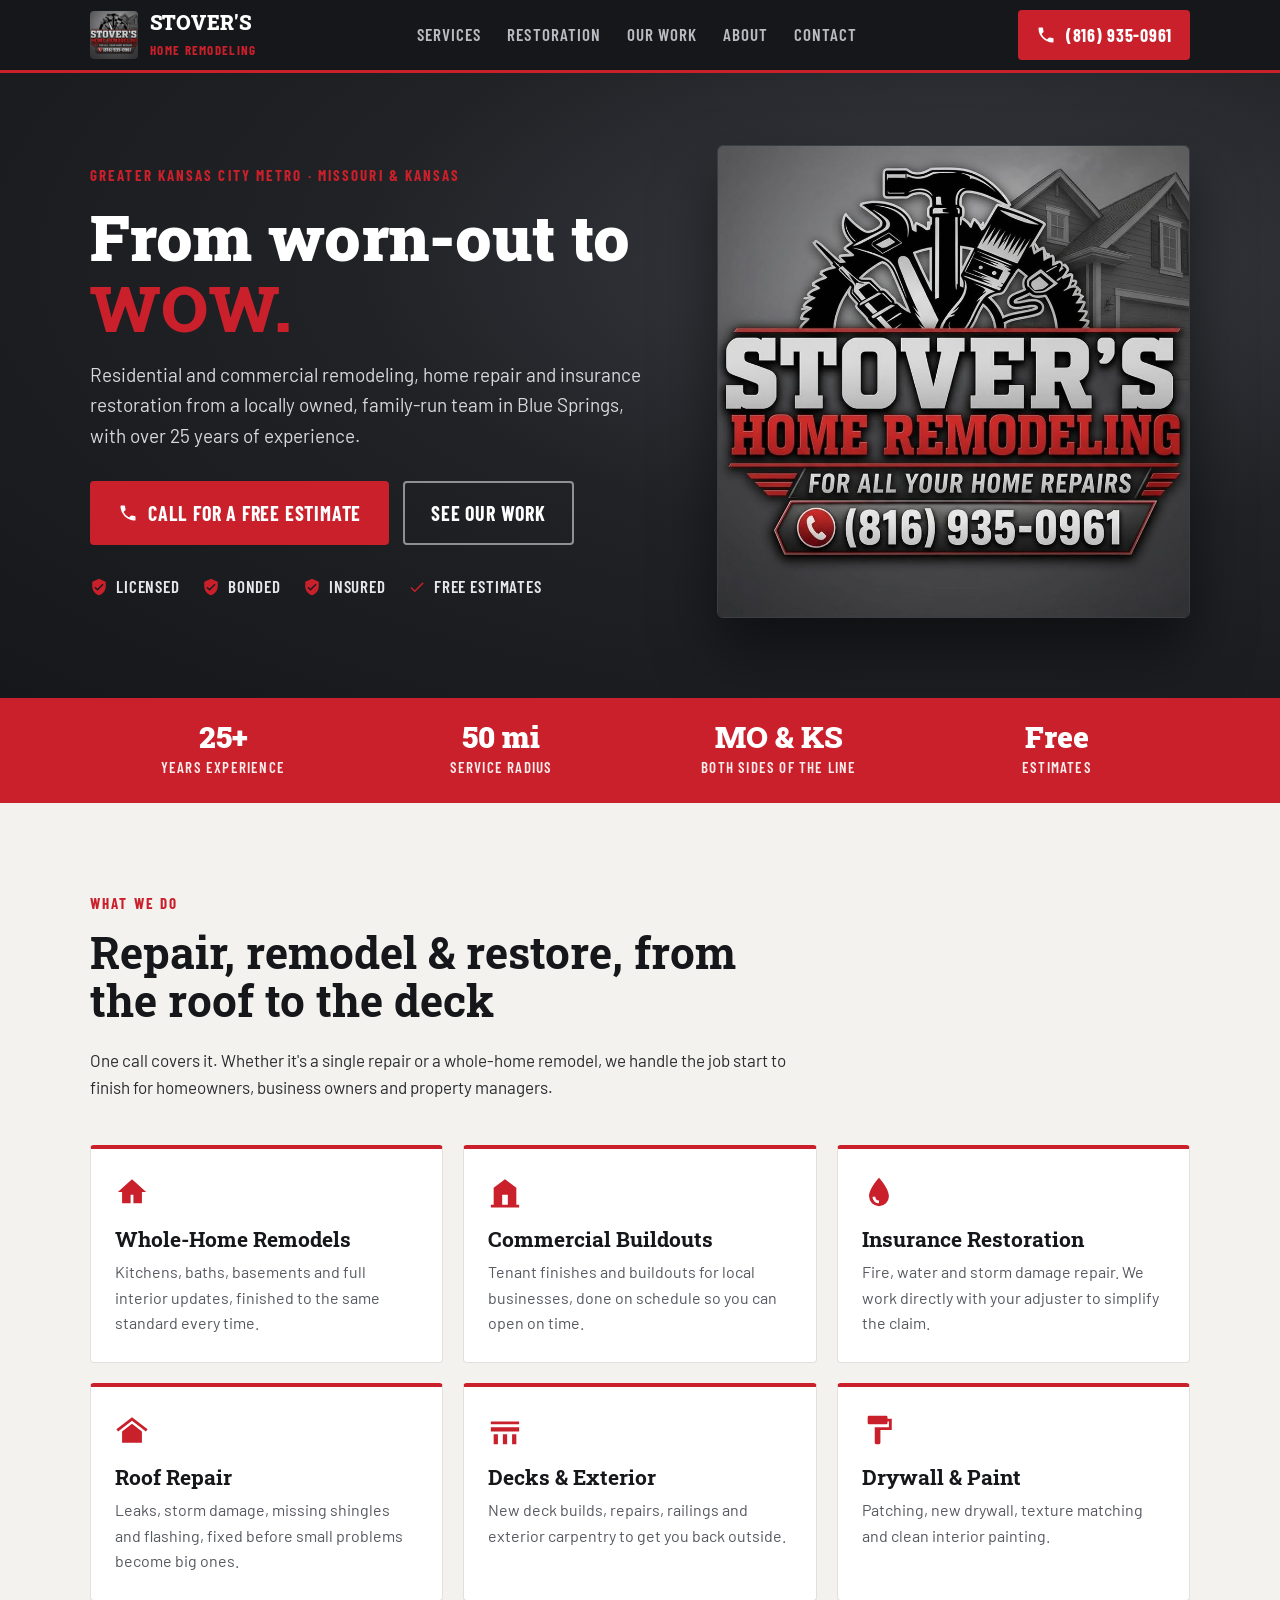
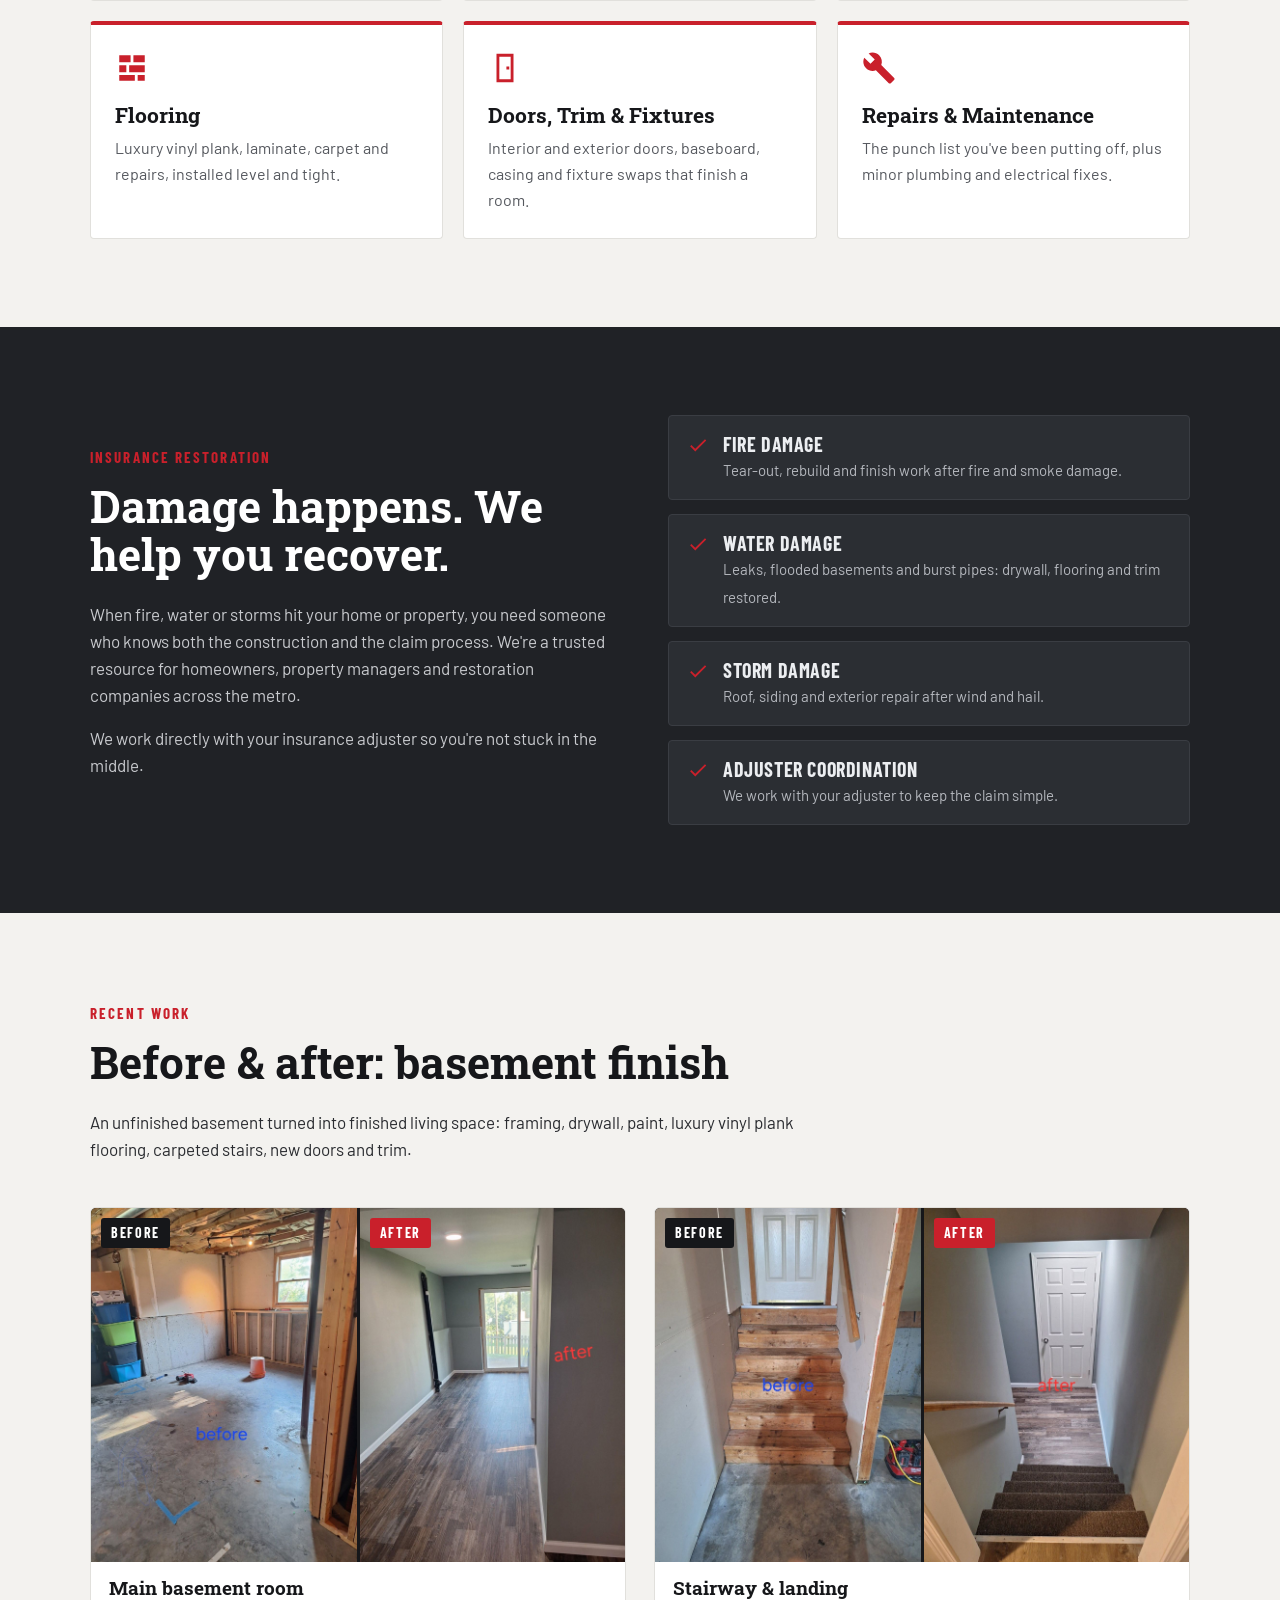
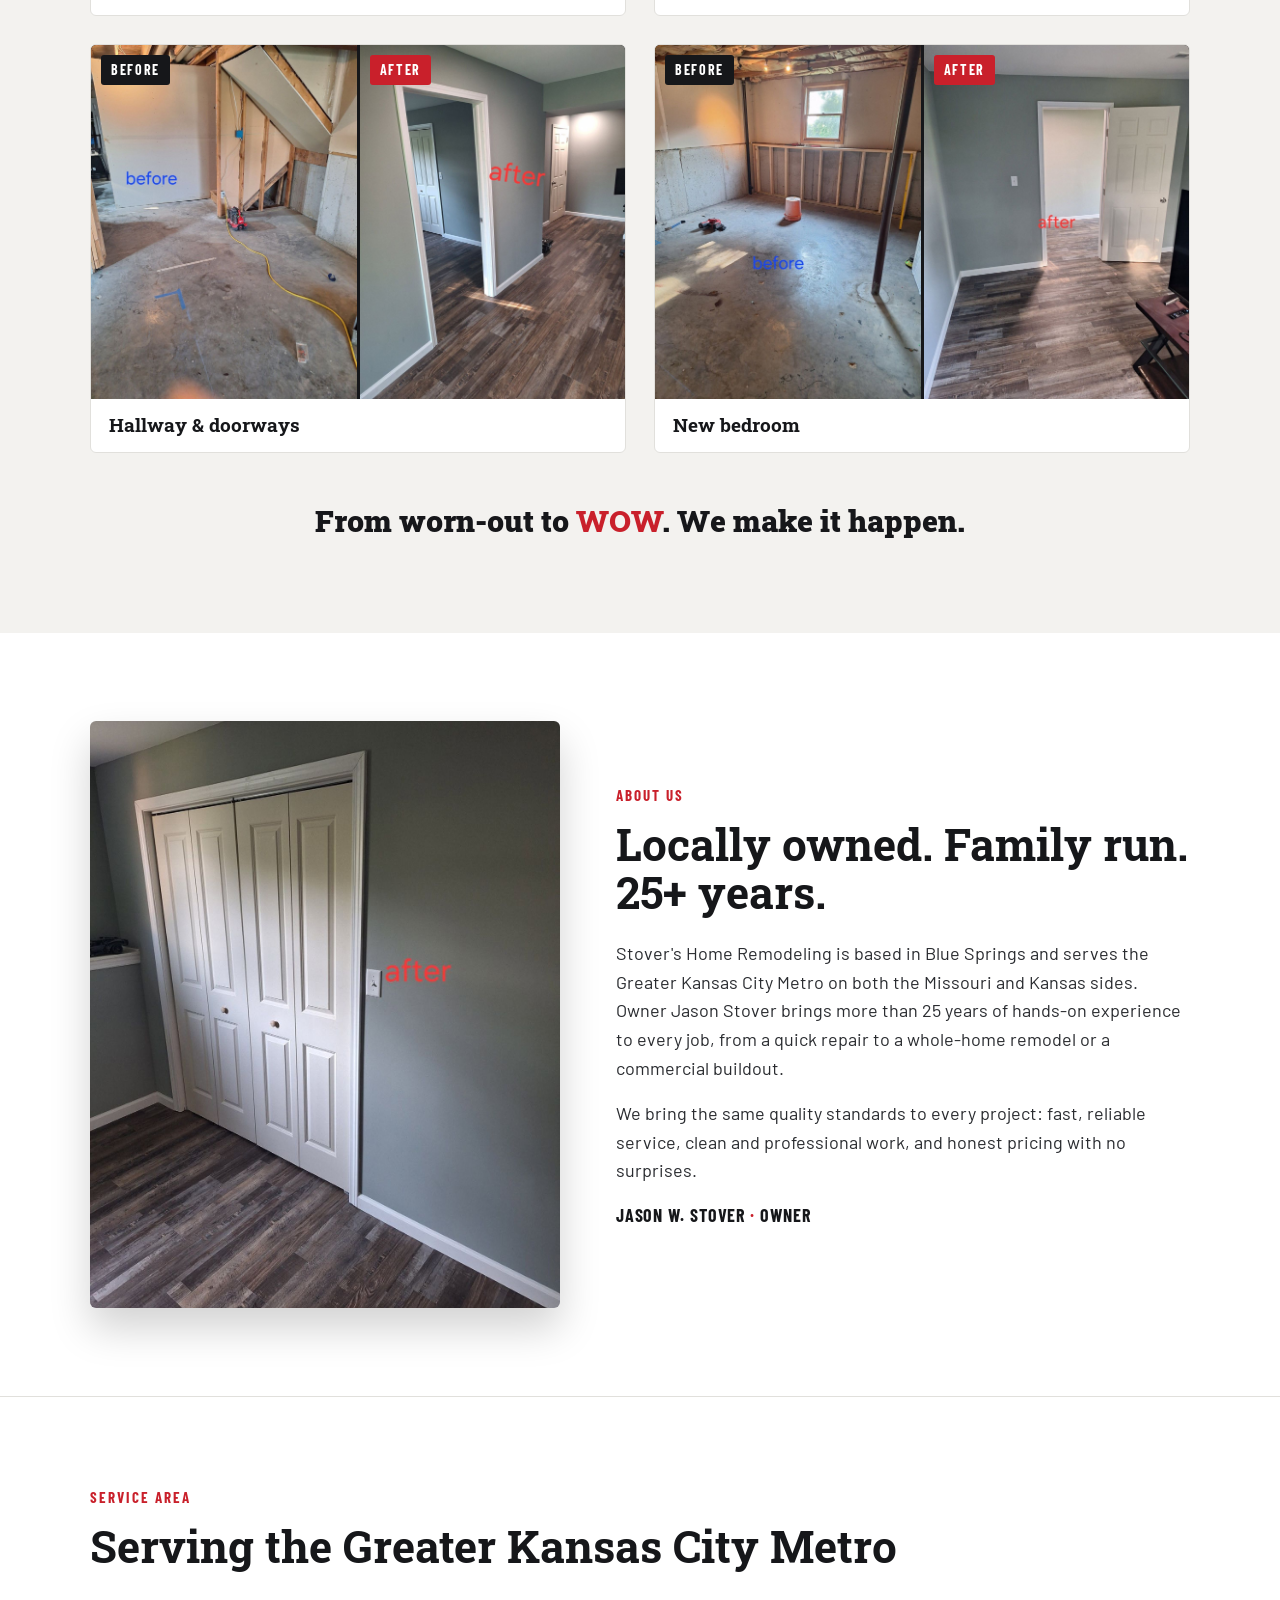
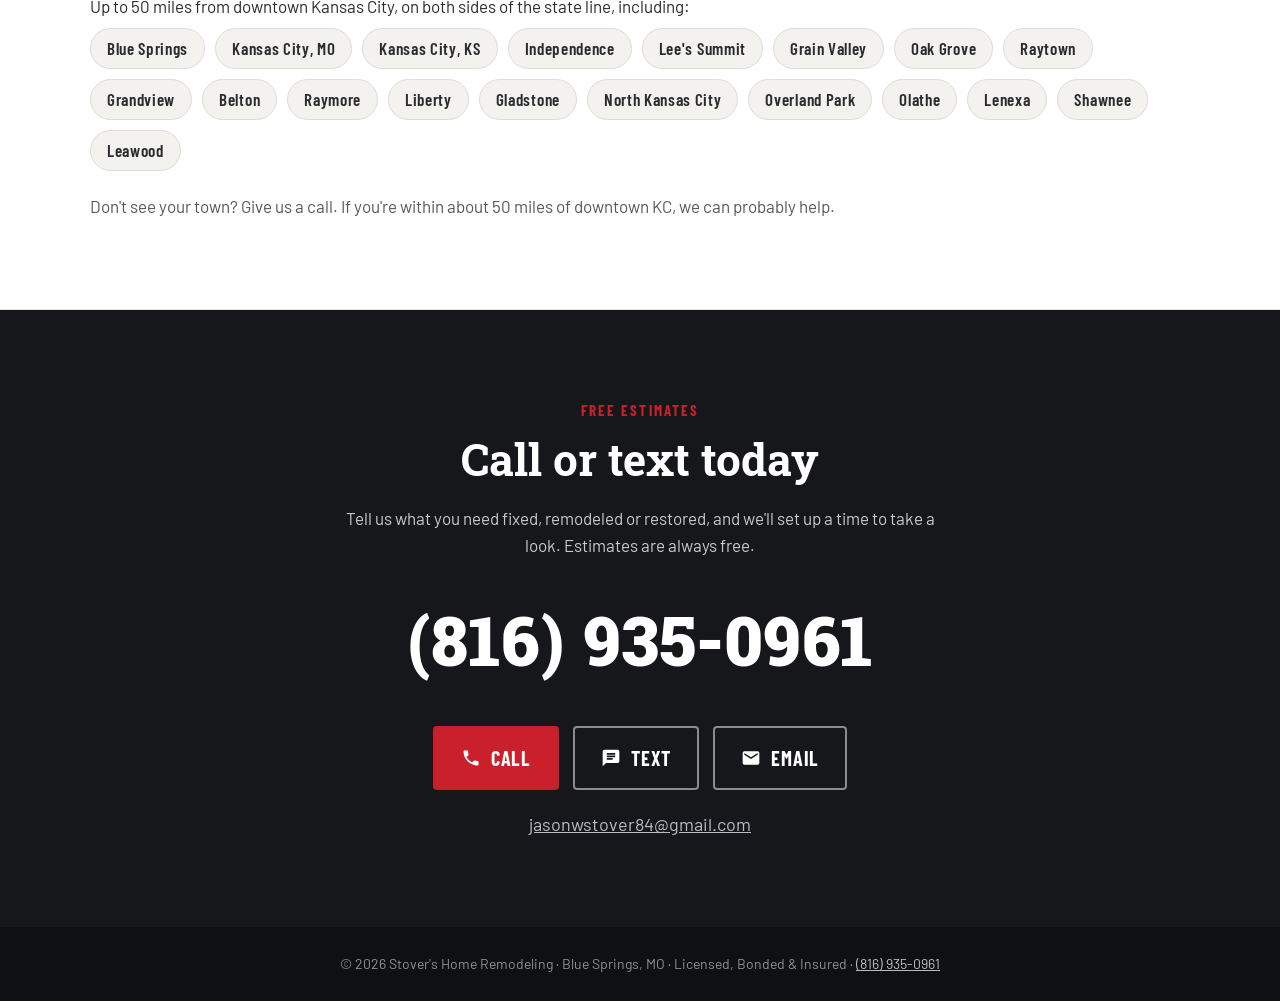
==== index.html @ 0e527f2c "Add Stover's Home Remodeling website One-page site: services, insurance restoration, before/after ga" ====
<!doctype html>
<html lang="en">
<head>
<meta charset="utf-8">
<meta name="viewport" content="width=device-width, initial-scale=1">
<title>Stover's Home Remodeling | Blue Springs &amp; Greater Kansas City Remodeling</title>
<meta name="description" content="Stover's Home Remodeling: 25+ years of residential and commercial remodeling, home repair and insurance restoration across the Greater Kansas City Metro, Missouri and Kansas. Licensed, bonded and insured. Call (816) 935-0961 for a free estimate.">
<link rel="canonical" href="https://www.stoversremodeling.com/">
<meta property="og:title" content="Stover's Home Remodeling">
<meta property="og:description" content="Remodeling, home repair and insurance restoration across the Greater Kansas City Metro. Free estimates: (816) 935-0961.">
<meta property="og:image" content="https://www.stoversremodeling.com/images/logo-square.jpg">
<meta property="og:url" content="https://www.stoversremodeling.com/">
<meta property="og:type" content="website">
<link rel="icon" type="image/png" href="images/favicon.png">
<link rel="apple-touch-icon" href="images/apple-touch-icon.png">
<link rel="preconnect" href="https://fonts.googleapis.com">
<link rel="preconnect" href="https://fonts.gstatic.com" crossorigin>
<link href="https://fonts.googleapis.com/css2?family=Roboto+Slab:wght@700;900&family=Barlow+Condensed:wght@600;700&family=Barlow:wght@400;500;600&display=swap" rel="stylesheet">
<script type="application/ld+json">
{
  "@context": "https://schema.org",
  "@type": "HomeAndConstructionBusiness",
  "name": "Stover's Home Remodeling",
  "url": "https://www.stoversremodeling.com/",
  "logo": "https://www.stoversremodeling.com/images/logo-square.jpg",
  "image": "https://www.stoversremodeling.com/images/after-basement-2.jpg",
  "telephone": "+1-816-935-0961",
  "email": "jasonwstover84@gmail.com",
  "founder": "Jason W. Stover",
  "address": {"@type": "PostalAddress", "addressLocality": "Blue Springs", "addressRegion": "MO", "addressCountry": "US"},
  "areaServed": [
    {"@type": "City", "name": "Kansas City, MO"},
    {"@type": "City", "name": "Kansas City, KS"},
    {"@type": "City", "name": "Blue Springs, MO"},
    {"@type": "State", "name": "Missouri"},
    {"@type": "State", "name": "Kansas"}
  ],
  "description": "Residential and commercial remodeling, home repair and insurance restoration throughout the Greater Kansas City Metro."
}
</script>
<style>
:root{
  --ink:#16171a; --char:#202226; --char-2:#2b2e33; --line:#3a3d43;
  --red:#c9202b; --red-dk:#a3151f; --paper:#f3f2ef; --white:#fff;
  --muted:#b9bcc2; --text:#2a2c30;
  --slab:"Roboto Slab",Georgia,serif; --cond:"Barlow Condensed","Arial Narrow",sans-serif; --body:"Barlow",system-ui,sans-serif;
}
*{box-sizing:border-box;margin:0;padding:0}
html{scroll-behavior:smooth}
body{font-family:var(--body);color:var(--text);background:var(--paper);line-height:1.6;font-size:17px}
img{max-width:100%;height:auto;display:block}
a{color:inherit}
.wrap{max-width:1140px;margin:0 auto;padding:0 20px}
.eyebrow{font-family:var(--cond);font-weight:700;letter-spacing:.14em;text-transform:uppercase;color:var(--red);font-size:15px}
h1,h2,h3{font-family:var(--slab);line-height:1.1;color:var(--ink)}
h2{font-size:clamp(30px,4.2vw,44px);margin:.3em 0 .5em}
.btn{display:inline-flex;align-items:center;gap:10px;font-family:var(--cond);font-weight:700;font-size:20px;letter-spacing:.04em;text-transform:uppercase;text-decoration:none;padding:14px 26px;border-radius:4px;border:2px solid transparent;transition:background .15s,color .15s,border-color .15s}
.btn-red{background:var(--red);color:#fff}
.btn-red:hover{background:var(--red-dk)}
.btn-ghost{border-color:rgba(255,255,255,.5);color:#fff}
.btn-ghost:hover{border-color:#fff;background:rgba(255,255,255,.08)}
.btn svg{width:20px;height:20px;flex:none}

/* header */
header{position:sticky;top:0;z-index:20;background:var(--ink);border-bottom:3px solid var(--red)}
.nav{display:flex;align-items:center;justify-content:space-between;gap:16px;min-height:70px}
.brand{display:flex;align-items:center;gap:12px;text-decoration:none;color:#fff}
.brand img{width:48px;height:48px;border-radius:4px}
.brand b{font-family:var(--slab);font-weight:900;font-size:20px;letter-spacing:.02em;line-height:1}
.brand span{display:block;font-family:var(--cond);font-weight:700;color:var(--red);letter-spacing:.1em;font-size:13px;text-transform:uppercase;margin-top:3px}
.nav-links{display:flex;gap:26px;list-style:none}
.nav-links a{font-family:var(--cond);font-weight:600;font-size:17px;letter-spacing:.06em;text-transform:uppercase;color:var(--muted);text-decoration:none}
.nav-links a:hover{color:#fff}
.nav .btn{padding:9px 16px;font-size:18px}
@media (max-width:860px){.nav-links{display:none}}
@media (max-width:420px){.brand span{display:none}.brand b{font-size:17px}.nav .btn{font-size:16px;padding:8px 12px}}

/* hero */
.hero{background:radial-gradient(ellipse at 75% 30%,#3a3d43 0%,var(--char) 45%,var(--ink) 100%);color:#fff;overflow:hidden}
.hero .wrap{display:grid;grid-template-columns:1.1fr .9fr;gap:48px;align-items:center;padding-top:72px;padding-bottom:80px}
.hero h1{color:#fff;font-size:clamp(38px,5.6vw,64px);font-weight:900;margin:14px 0 18px}
.hero h1 em{font-style:normal;color:var(--red)}
.hero p.lead{font-size:19px;color:#d6d8dc;max-width:560px}
.hero .ctas{display:flex;flex-wrap:wrap;gap:14px;margin:30px 0 28px}
.badges{display:flex;flex-wrap:wrap;gap:10px 22px;list-style:none;font-family:var(--cond);font-weight:600;font-size:17px;letter-spacing:.05em;text-transform:uppercase;color:#e6e7ea}
.badges li{display:flex;align-items:center;gap:8px}
.badges svg{width:18px;height:18px;color:var(--red)}
.wrap>*{min-width:0}
.btn{flex-wrap:wrap;text-align:center}
@media (max-width:480px){.hero .ctas .btn{width:100%;justify-content:center;font-size:18px}}
.hero-logo{border-radius:6px;box-shadow:0 30px 60px rgba(0,0,0,.5);border:1px solid var(--line)}
@media (max-width:860px){.hero .wrap{grid-template-columns:1fr;padding-top:48px;padding-bottom:56px}.hero-logo{width:100%;max-width:380px;margin:0 auto;order:-1}}

/* strip */
.strip{background:var(--red);color:#fff}
.strip .wrap{display:grid;grid-template-columns:repeat(4,1fr);text-align:center;padding-top:22px;padding-bottom:22px;gap:12px}
.strip b{display:block;font-family:var(--slab);font-weight:900;font-size:30px;line-height:1.1}
.strip span{font-family:var(--cond);font-weight:600;letter-spacing:.08em;text-transform:uppercase;font-size:15px;opacity:.92}
@media (max-width:700px){.strip .wrap{grid-template-columns:repeat(2,1fr);row-gap:18px}}

section{padding:88px 0}
@media (max-width:700px){section{padding:64px 0}}
.intro{max-width:720px;margin-bottom:44px}

/* services */
.svc-grid{display:grid;grid-template-columns:repeat(3,1fr);gap:20px}
.svc{background:#fff;border:1px solid #e1e0dc;border-top:4px solid var(--red);border-radius:4px;padding:26px 24px}
.svc svg{width:34px;height:34px;color:var(--red);margin-bottom:12px}
.svc h3{font-size:21px;margin-bottom:8px}
.svc p{font-size:16px;color:#55585e}
@media (max-width:900px){.svc-grid{grid-template-columns:repeat(2,1fr)}}
@media (max-width:600px){.svc-grid{grid-template-columns:1fr}}

/* restoration */
.resto{background:var(--char);color:#e6e7ea}
.resto .wrap{display:grid;grid-template-columns:1fr 1fr;gap:56px;align-items:center}
.resto h2{color:#fff}
.resto p{color:#c8cace;margin-bottom:16px}
.checks{list-style:none;display:grid;gap:14px}
.checks li{display:flex;gap:14px;align-items:flex-start;background:var(--char-2);border:1px solid var(--line);border-radius:4px;padding:16px 18px;color:#eceef1}
.checks svg{width:22px;height:22px;color:var(--red);flex:none;margin-top:2px}
.checks b{font-family:var(--cond);font-size:20px;letter-spacing:.03em;text-transform:uppercase;display:block;line-height:1.2}
.checks span{font-size:15px;color:#b4b7bd}
@media (max-width:860px){.resto .wrap{grid-template-columns:1fr;gap:36px}}

/* before/after */
.ba-grid{display:grid;grid-template-columns:repeat(2,1fr);gap:28px}
.ba{background:#fff;border:1px solid #e1e0dc;border-radius:6px;overflow:hidden}
.ba-pair{display:grid;grid-template-columns:1fr 1fr;gap:3px;background:var(--ink)}
.ba figure{position:relative}
.ba img{width:100%;aspect-ratio:3/4;object-fit:cover}
.ba figcaption{position:absolute;top:10px;left:10px;font-family:var(--cond);font-weight:700;font-size:14px;letter-spacing:.12em;text-transform:uppercase;padding:4px 10px;border-radius:3px;background:var(--ink);color:#fff}
.ba figure + figure figcaption{background:var(--red)}
.ba h3{font-size:19px;padding:16px 18px}
@media (max-width:760px){.ba-grid{grid-template-columns:1fr}}
.wow{text-align:center;margin-top:44px;font-family:var(--slab);font-weight:900;font-size:clamp(22px,3vw,30px);color:var(--ink)}
.wow em{font-style:normal;color:var(--red)}

/* about */
.about .wrap{display:grid;grid-template-columns:.9fr 1.1fr;gap:56px;align-items:center}
.about img{border-radius:6px;aspect-ratio:4/5;object-fit:cover;box-shadow:0 20px 40px rgba(0,0,0,.18)}
.about p{margin-bottom:16px;font-size:18px}
.sig{font-family:var(--cond);font-weight:700;font-size:20px;letter-spacing:.05em;text-transform:uppercase;color:var(--ink)}
.sig span{color:var(--red)}
@media (max-width:860px){.about .wrap{grid-template-columns:1fr;gap:32px}.about img{width:100%;max-width:420px;aspect-ratio:1}}

/* area */
.area{background:#fff;border-top:1px solid #e1e0dc;border-bottom:1px solid #e1e0dc}
.towns{display:flex;flex-wrap:wrap;gap:10px;list-style:none;margin-top:8px}
.towns li{font-family:var(--cond);font-weight:600;font-size:17px;letter-spacing:.04em;background:var(--paper);border:1px solid #dddcd7;border-radius:30px;padding:6px 16px}
.area-note{margin-top:22px;color:#55585e}

/* contact */
.contact{background:var(--ink);color:#fff;text-align:center}
.contact h2{color:#fff}
.contact p{color:#c8cace;max-width:620px;margin:0 auto}
.big-phone{display:inline-block;font-family:var(--slab);font-weight:900;font-size:clamp(40px,7vw,68px);color:#fff;text-decoration:none;margin:26px 0 8px;letter-spacing:.01em}
.big-phone:hover{color:var(--red)}
.contact .ctas{display:flex;flex-wrap:wrap;gap:14px;justify-content:center;margin-top:24px}
.contact .email{display:block;margin-top:20px;color:var(--muted);font-size:18px;word-break:break-all}
footer{background:#0f1012;color:#8d9097;font-size:14px;padding:26px 0;text-align:center}
footer a{color:#b9bcc2}

/* mobile call bar */
.callbar{display:none}
@media (max-width:700px){
  .callbar{display:grid;grid-template-columns:1fr 1fr;position:fixed;bottom:0;left:0;right:0;z-index:30;box-shadow:0 -4px 16px rgba(0,0,0,.3)}
  .callbar a{display:flex;align-items:center;justify-content:center;gap:8px;padding:15px 0;font-family:var(--cond);font-weight:700;font-size:19px;letter-spacing:.06em;text-transform:uppercase;text-decoration:none;color:#fff;background:var(--red)}
  .callbar a+a{background:var(--char-2)}
  .callbar svg{width:20px;height:20px}
  footer{padding-bottom:84px}
}
</style>
</head>
<body>

<svg width="0" height="0" style="position:absolute" aria-hidden="true">
  <symbol id="i-phone" viewBox="0 0 24 24"><path fill="currentColor" d="M6.6 10.8a15.1 15.1 0 0 0 6.6 6.6l2.2-2.2a1 1 0 0 1 1-.25 11.4 11.4 0 0 0 3.6.57 1 1 0 0 1 1 1V20a1 1 0 0 1-1 1A17 17 0 0 1 3 4a1 1 0 0 1 1-1h3.5a1 1 0 0 1 1 1c0 1.25.2 2.45.57 3.57a1 1 0 0 1-.25 1z"/></symbol>
  <symbol id="i-mail" viewBox="0 0 24 24"><path fill="currentColor" d="M20 4H4a2 2 0 0 0-2 2v12a2 2 0 0 0 2 2h16a2 2 0 0 0 2-2V6a2 2 0 0 0-2-2zm0 4.2-8 5-8-5V6l8 5 8-5z"/></symbol>
  <symbol id="i-text" viewBox="0 0 24 24"><path fill="currentColor" d="M20 2H4a2 2 0 0 0-2 2v18l4-4h14a2 2 0 0 0 2-2V4a2 2 0 0 0-2-2zM7 9h10v2H7zm0-3h10v2H7zm0 6h7v2H7z"/></symbol>
  <symbol id="i-check" viewBox="0 0 24 24"><path fill="currentColor" d="M9 16.2 4.8 12l-1.4 1.4L9 19 21 7l-1.4-1.4z"/></symbol>
  <symbol id="i-shield" viewBox="0 0 24 24"><path fill="currentColor" d="M12 1 3 5v6c0 5.5 3.8 10.7 9 12 5.2-1.3 9-6.5 9-12V5zm-2 16-4-4 1.4-1.4L10 14.2l6.6-6.6L18 9z"/></symbol>
</svg>

<header>
  <div class="wrap nav">
    <a class="brand" href="#top">
      <img src="images/favicon.png" alt="" width="48" height="48">
      <div><b>STOVER'S</b><span>Home Remodeling</span></div>
    </a>
    <ul class="nav-links">
      <li><a href="#services">Services</a></li>
      <li><a href="#restoration">Restoration</a></li>
      <li><a href="#work">Our&nbsp;Work</a></li>
      <li><a href="#about">About</a></li>
      <li><a href="#contact">Contact</a></li>
    </ul>
    <a class="btn btn-red" href="tel:+18169350961"><svg><use href="#i-phone"/></svg>(816) 935-0961</a>
  </div>
</header>

<main id="top">

<section class="hero" style="padding:0">
  <div class="wrap">
    <div>
      <div class="eyebrow">Greater Kansas City Metro &middot; Missouri &amp; Kansas</div>
      <h1>From worn-out to <em>WOW.</em></h1>
      <p class="lead">Residential and commercial remodeling, home repair and insurance restoration from a locally owned, family-run team in Blue Springs, with over 25 years of experience.</p>
      <div class="ctas">
        <a class="btn btn-red" href="tel:+18169350961"><svg><use href="#i-phone"/></svg>Call for a Free Estimate</a>
        <a class="btn btn-ghost" href="#work">See Our Work</a>
      </div>
      <ul class="badges">
        <li><svg><use href="#i-shield"/></svg>Licensed</li>
        <li><svg><use href="#i-shield"/></svg>Bonded</li>
        <li><svg><use href="#i-shield"/></svg>Insured</li>
        <li><svg><use href="#i-check"/></svg>Free Estimates</li>
      </ul>
    </div>
    <img class="hero-logo" src="images/logo-square.jpg" alt="Stover's Home Remodeling logo: For all your home repairs, (816) 935-0961" width="900" height="900">
  </div>
</section>

<div class="strip">
  <div class="wrap">
    <div><b>25+</b><span>Years Experience</span></div>
    <div><b>50 mi</b><span>Service Radius</span></div>
    <div><b>MO &amp; KS</b><span>Both Sides of the Line</span></div>
    <div><b>Free</b><span>Estimates</span></div>
  </div>
</div>

<section id="services">
  <div class="wrap">
    <div class="intro">
      <div class="eyebrow">What We Do</div>
      <h2>Repair, remodel &amp; restore, from the roof to the deck</h2>
      <p>One call covers it. Whether it's a single repair or a whole-home remodel, we handle the job start to finish for homeowners, business owners and property managers.</p>
    </div>
    <div class="svc-grid">
      <div class="svc">
        <svg viewBox="0 0 24 24"><path fill="currentColor" d="M12 3 2 12h3v8h6v-6h2v6h6v-8h3z"/></svg>
        <h3>Whole-Home Remodels</h3>
        <p>Kitchens, baths, basements and full interior updates, finished to the same standard every time.</p>
      </div>
      <div class="svc">
        <svg viewBox="0 0 24 24"><path fill="currentColor" d="M4 21V9l8-6 8 6v12h-6v-7h-4v7zm-2 0h20v2H2z"/></svg>
        <h3>Commercial Buildouts</h3>
        <p>Tenant finishes and buildouts for local businesses, done on schedule so you can open on time.</p>
      </div>
      <div class="svc">
        <svg viewBox="0 0 24 24"><path fill="currentColor" d="M12 2s-7 7.6-7 13a7 7 0 0 0 14 0c0-5.4-7-13-7-13zm0 18a4.6 4.6 0 0 1-4.6-4.6h2A2.6 2.6 0 0 0 12 18z"/></svg>
        <h3>Insurance Restoration</h3>
        <p>Fire, water and storm damage repair. We work directly with your adjuster to simplify the claim.</p>
      </div>
      <div class="svc">
        <svg viewBox="0 0 24 24"><path fill="currentColor" d="M12 3 1 11.5l1.2 1.6L12 5.5l9.8 7.6 1.2-1.6zM5 13v8h14v-8l-7-5.4z"/></svg>
        <h3>Roof Repair</h3>
        <p>Leaks, storm damage, missing shingles and flashing, fixed before small problems become big ones.</p>
      </div>
      <div class="svc">
        <svg viewBox="0 0 24 24"><path fill="currentColor" d="M2 10h20v3H2zm2 5h3v7H4zm6.5 0h3v7h-3zm6.5 0h3v7h-3zM2 6h20v2H2z"/></svg>
        <h3>Decks &amp; Exterior</h3>
        <p>New deck builds, repairs, railings and exterior carpentry to get you back outside.</p>
      </div>
      <div class="svc">
        <svg viewBox="0 0 24 24"><path fill="currentColor" d="M18 4V3a1 1 0 0 0-1-1H5a1 1 0 0 0-1 1v4a1 1 0 0 0 1 1h12a1 1 0 0 0 1-1V6h1v4H9v11a1 1 0 0 0 1 1h2a1 1 0 0 0 1-1v-9h8V4z"/></svg>
        <h3>Drywall &amp; Paint</h3>
        <p>Patching, new drywall, texture matching and clean interior painting.</p>
      </div>
      <div class="svc">
        <svg viewBox="0 0 24 24"><path fill="currentColor" d="M3 3h8v5H3zm10 0h8v5h-8zM3 10h5v5H3zm7 0h11v5H10zM3 17h11v4H3zm13 0h5v4h-5z"/></svg>
        <h3>Flooring</h3>
        <p>Luxury vinyl plank, laminate, carpet and repairs, installed level and tight.</p>
      </div>
      <div class="svc">
        <svg viewBox="0 0 24 24"><path fill="currentColor" d="M6 2h12v20H6zm2 2v16h8V4zm5 7h2v2h-2z"/></svg>
        <h3>Doors, Trim &amp; Fixtures</h3>
        <p>Interior and exterior doors, baseboard, casing and fixture swaps that finish a room.</p>
      </div>
      <div class="svc">
        <svg viewBox="0 0 24 24"><path fill="currentColor" d="M22.7 19 13.6 9.9c.9-2.3.4-5-1.5-6.9-2-2-5-2.4-7.4-1.3L9 6 6 9 1.6 4.7C.4 7.1.9 10.1 2.9 12.1c1.9 1.9 4.6 2.4 6.9 1.5l9.1 9.1c.4.4 1 .4 1.4 0l2.3-2.3c.5-.4.5-1.1.1-1.4z"/></svg>
        <h3>Repairs &amp; Maintenance</h3>
        <p>The punch list you've been putting off, plus minor plumbing and electrical fixes.</p>
      </div>
    </div>
  </div>
</section>

<section class="resto" id="restoration">
  <div class="wrap">
    <div>
      <div class="eyebrow">Insurance Restoration</div>
      <h2>Damage happens. We help you recover.</h2>
      <p>When fire, water or storms hit your home or property, you need someone who knows both the construction and the claim process. We're a trusted resource for homeowners, property managers and restoration companies across the metro.</p>
      <p>We work directly with your insurance adjuster so you're not stuck in the middle.</p>
    </div>
    <ul class="checks">
      <li><svg><use href="#i-check"/></svg><div><b>Fire Damage</b><span>Tear-out, rebuild and finish work after fire and smoke damage.</span></div></li>
      <li><svg><use href="#i-check"/></svg><div><b>Water Damage</b><span>Leaks, flooded basements and burst pipes: drywall, flooring and trim restored.</span></div></li>
      <li><svg><use href="#i-check"/></svg><div><b>Storm Damage</b><span>Roof, siding and exterior repair after wind and hail.</span></div></li>
      <li><svg><use href="#i-check"/></svg><div><b>Adjuster Coordination</b><span>We work with your adjuster to keep the claim simple.</span></div></li>
    </ul>
  </div>
</section>

<section id="work">
  <div class="wrap">
    <div class="intro">
      <div class="eyebrow">Recent Work</div>
      <h2>Before &amp; after: basement finish</h2>
      <p>An unfinished basement turned into finished living space: framing, drywall, paint, luxury vinyl plank flooring, carpeted stairs, new doors and trim.</p>
    </div>
    <div class="ba-grid">
      <div class="ba">
        <div class="ba-pair">
          <figure><img src="images/before-basement-2.jpg" alt="Unfinished basement with bare concrete floor and exposed joists" loading="lazy" width="1100" height="1467"><figcaption>Before</figcaption></figure>
          <figure><img src="images/after-basement-2.jpg" alt="Finished basement room with gray walls, plank flooring and sliding door" loading="lazy" width="1100" height="1467"><figcaption>After</figcaption></figure>
        </div>
        <h3>Main basement room</h3>
      </div>
      <div class="ba">
        <div class="ba-pair">
          <figure><img src="images/before-stairs.jpg" alt="Bare wooden basement stairs with unfinished walls" loading="lazy" width="1100" height="1467"><figcaption>Before</figcaption></figure>
          <figure><img src="images/after-stairs.jpg" alt="Carpeted stairs leading to painted hallway with new door and plank flooring" loading="lazy" width="1100" height="1467"><figcaption>After</figcaption></figure>
        </div>
        <h3>Stairway &amp; landing</h3>
      </div>
      <div class="ba">
        <div class="ba-pair">
          <figure><img src="images/before-basement-1.jpg" alt="Unfinished area under the stairs with exposed framing" loading="lazy" width="1100" height="1467"><figcaption>Before</figcaption></figure>
          <figure><img src="images/after-basement-1.jpg" alt="Finished hallway with trimmed doorway and plank flooring" loading="lazy" width="1100" height="1467"><figcaption>After</figcaption></figure>
        </div>
        <h3>Hallway &amp; doorways</h3>
      </div>
      <div class="ba">
        <div class="ba-pair">
          <figure><img src="images/before-basement-3.jpg" alt="Basement wall with new framing over concrete" loading="lazy" width="1100" height="1467"><figcaption>Before</figcaption></figure>
          <figure><img src="images/after-basement-3.jpg" alt="Finished bedroom with six-panel door, trim and plank flooring" loading="lazy" width="1100" height="1467"><figcaption>After</figcaption></figure>
        </div>
        <h3>New bedroom</h3>
      </div>
    </div>
    <p class="wow">From worn-out to <em>WOW</em>. We make it happen.</p>
  </div>
</section>

<section class="about" id="about" style="background:#fff">
  <div class="wrap">
    <img src="images/after-closet.jpg" alt="Finished room with white bifold closet doors and new trim" loading="lazy" width="1100" height="1467">
    <div>
      <div class="eyebrow">About Us</div>
      <h2>Locally owned. Family run. 25+ years.</h2>
      <p>Stover's Home Remodeling is based in Blue Springs and serves the Greater Kansas City Metro on both the Missouri and Kansas sides. Owner Jason Stover brings more than 25 years of hands-on experience to every job, from a quick repair to a whole-home remodel or a commercial buildout.</p>
      <p>We bring the same quality standards to every project: fast, reliable service, clean and professional work, and honest pricing with no surprises.</p>
      <p class="sig">Jason W. Stover <span>&middot;</span> Owner</p>
    </div>
  </div>
</section>

<section class="area" id="area">
  <div class="wrap">
    <div class="eyebrow">Service Area</div>
    <h2>Serving the Greater Kansas City Metro</h2>
    <p>Up to 50 miles from downtown Kansas City, on both sides of the state line, including:</p>
    <ul class="towns">
      <li>Blue Springs</li><li>Kansas City, MO</li><li>Kansas City, KS</li><li>Independence</li><li>Lee's Summit</li><li>Grain Valley</li><li>Oak Grove</li><li>Raytown</li><li>Grandview</li><li>Belton</li><li>Raymore</li><li>Liberty</li><li>Gladstone</li><li>North Kansas City</li><li>Overland Park</li><li>Olathe</li><li>Lenexa</li><li>Shawnee</li><li>Leawood</li>
    </ul>
    <p class="area-note">Don't see your town? Give us a call. If you're within about 50 miles of downtown KC, we can probably help.</p>
  </div>
</section>

<section class="contact" id="contact">
  <div class="wrap">
    <div class="eyebrow">Free Estimates</div>
    <h2>Call or text today</h2>
    <p>Tell us what you need fixed, remodeled or restored, and we'll set up a time to take a look. Estimates are always free.</p>
    <a class="big-phone" href="tel:+18169350961">(816) 935-0961</a>
    <div class="ctas">
      <a class="btn btn-red" href="tel:+18169350961"><svg><use href="#i-phone"/></svg>Call</a>
      <a class="btn btn-ghost" href="sms:+18169350961"><svg><use href="#i-text"/></svg>Text</a>
      <a class="btn btn-ghost" href="mailto:jasonwstover84@gmail.com?subject=Estimate%20request"><svg><use href="#i-mail"/></svg>Email</a>
    </div>
    <a class="email" href="mailto:jasonwstover84@gmail.com">jasonwstover84@gmail.com</a>
  </div>
</section>

</main>

<footer>
  <div class="wrap">
    &copy; <span id="yr">2026</span> Stover's Home Remodeling &middot; Blue Springs, MO &middot; Licensed, Bonded &amp; Insured &middot; <a href="tel:+18169350961">(816) 935-0961</a>
  </div>
</footer>

<nav class="callbar" aria-label="Quick contact">
  <a href="tel:+18169350961"><svg><use href="#i-phone"/></svg>Call</a>
  <a href="sms:+18169350961"><svg><use href="#i-text"/></svg>Text</a>
</nav>

<script>document.getElementById('yr').textContent=new Date().getFullYear();</script>
</body>
</html>
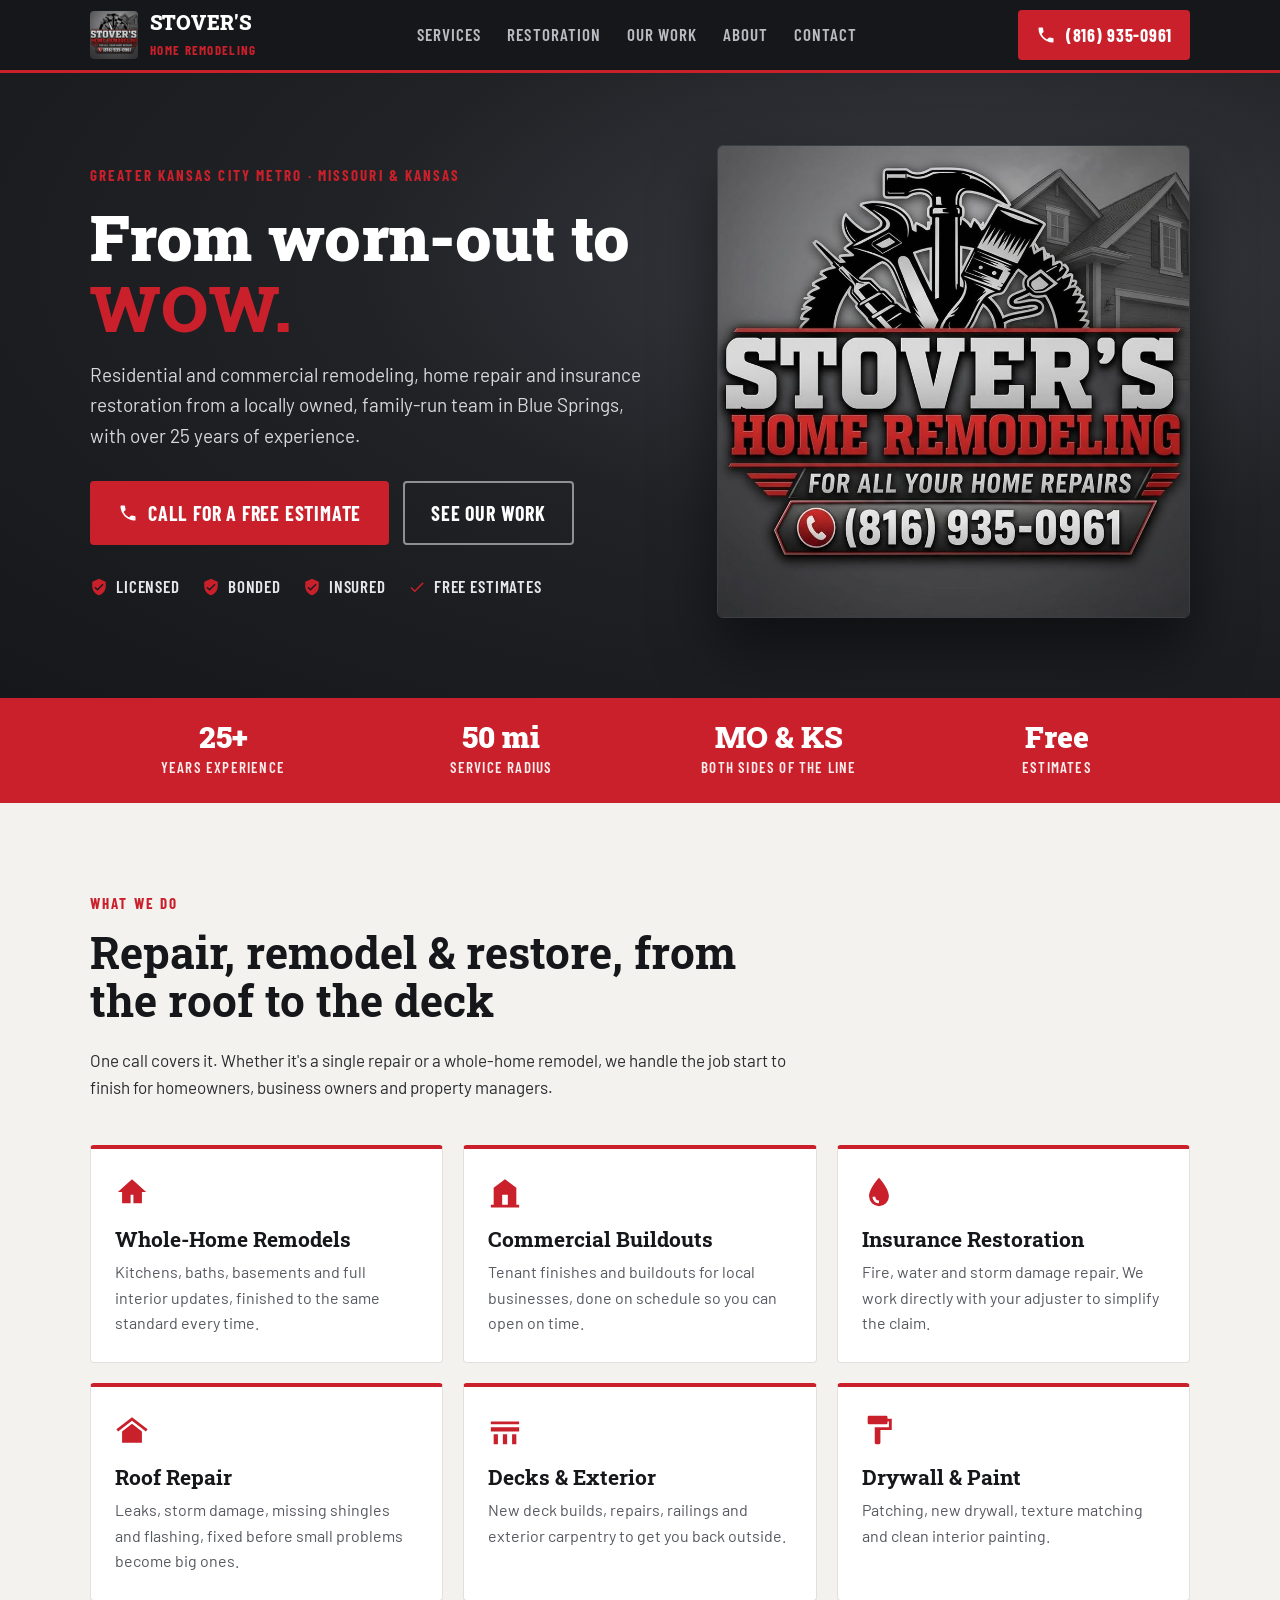
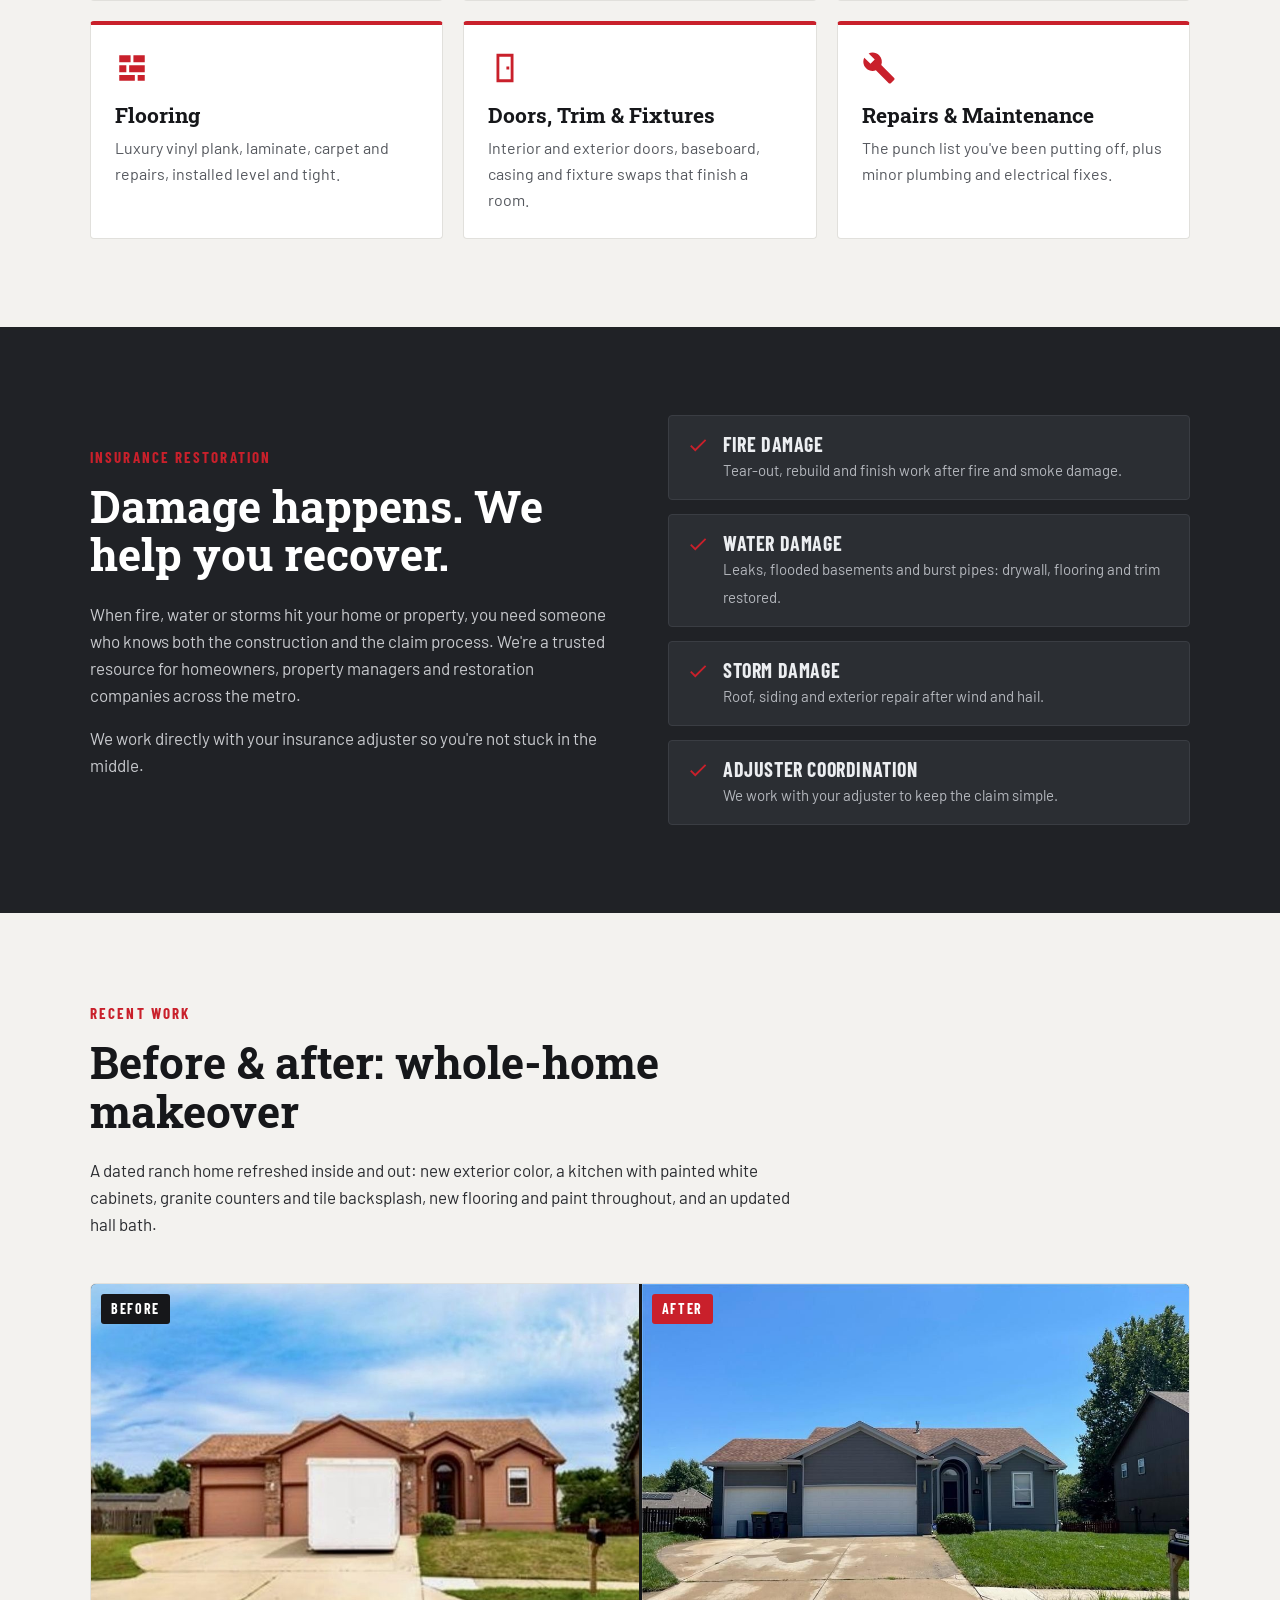
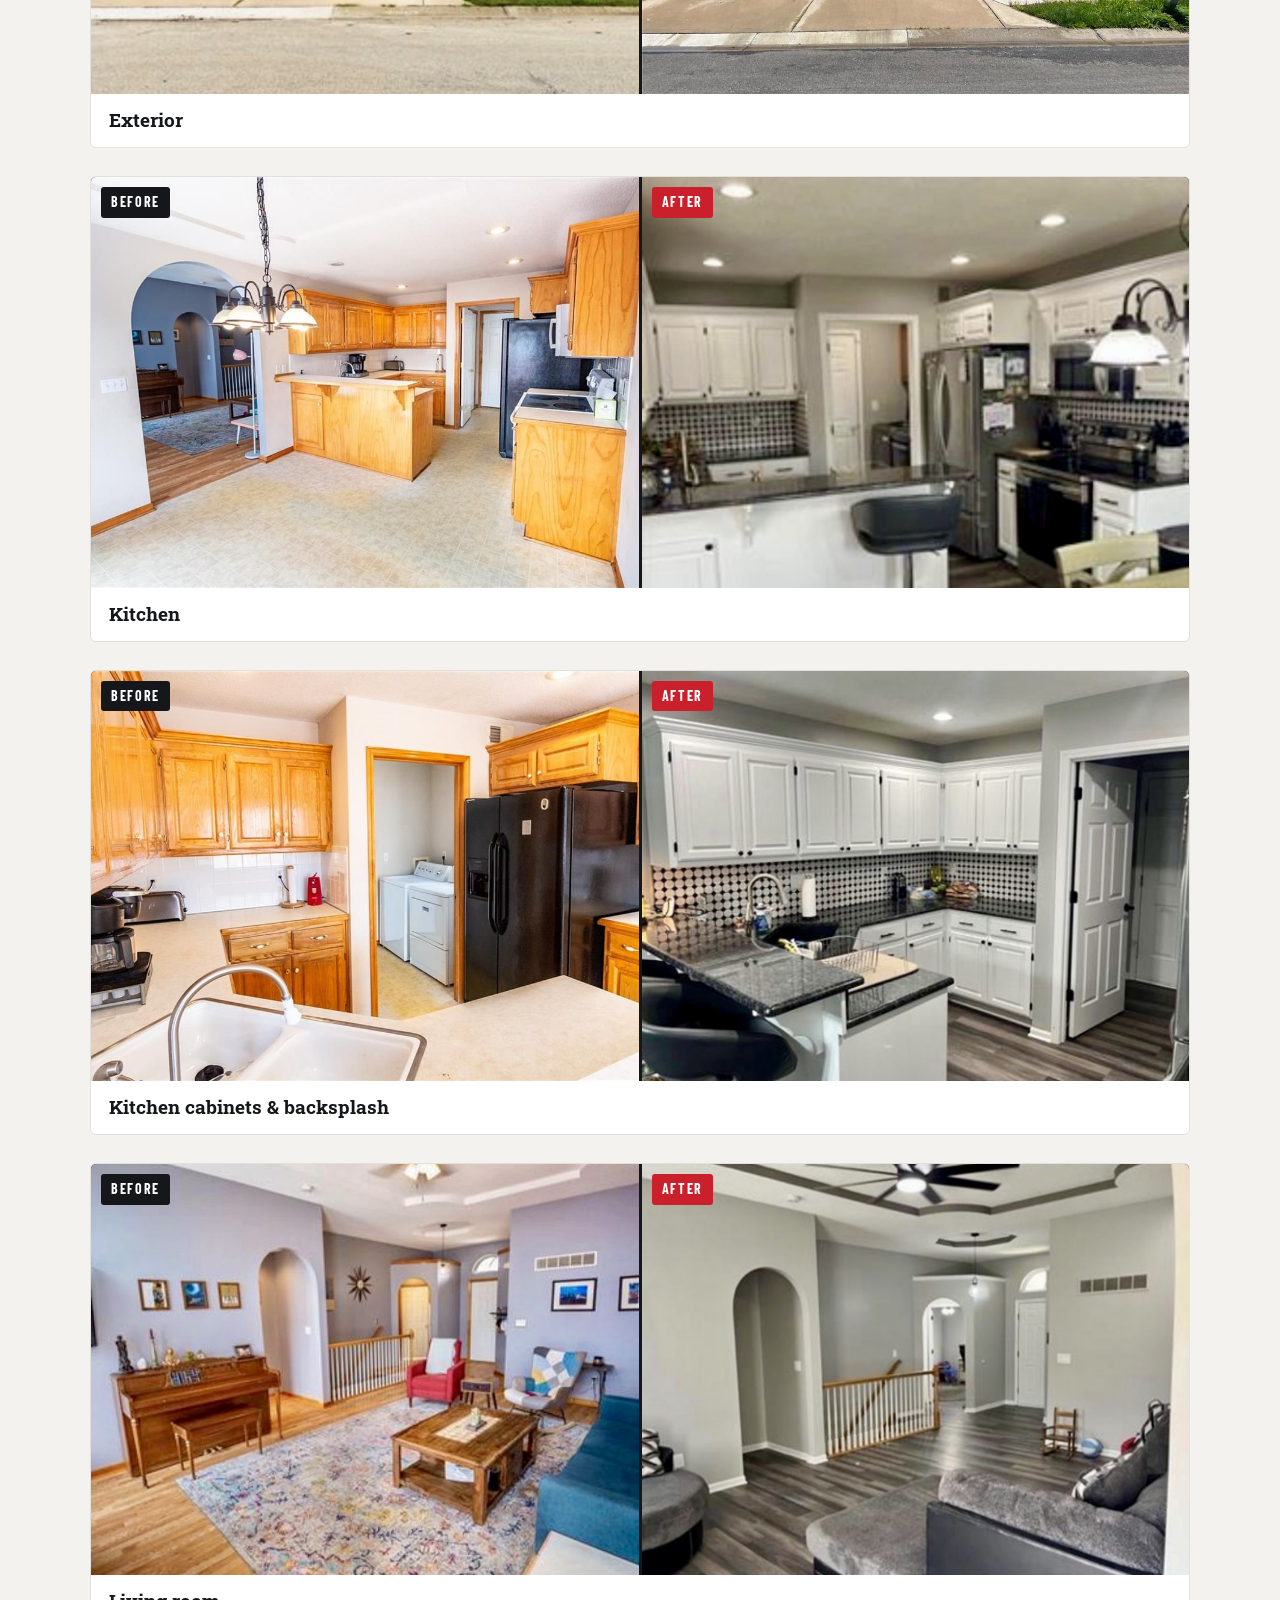
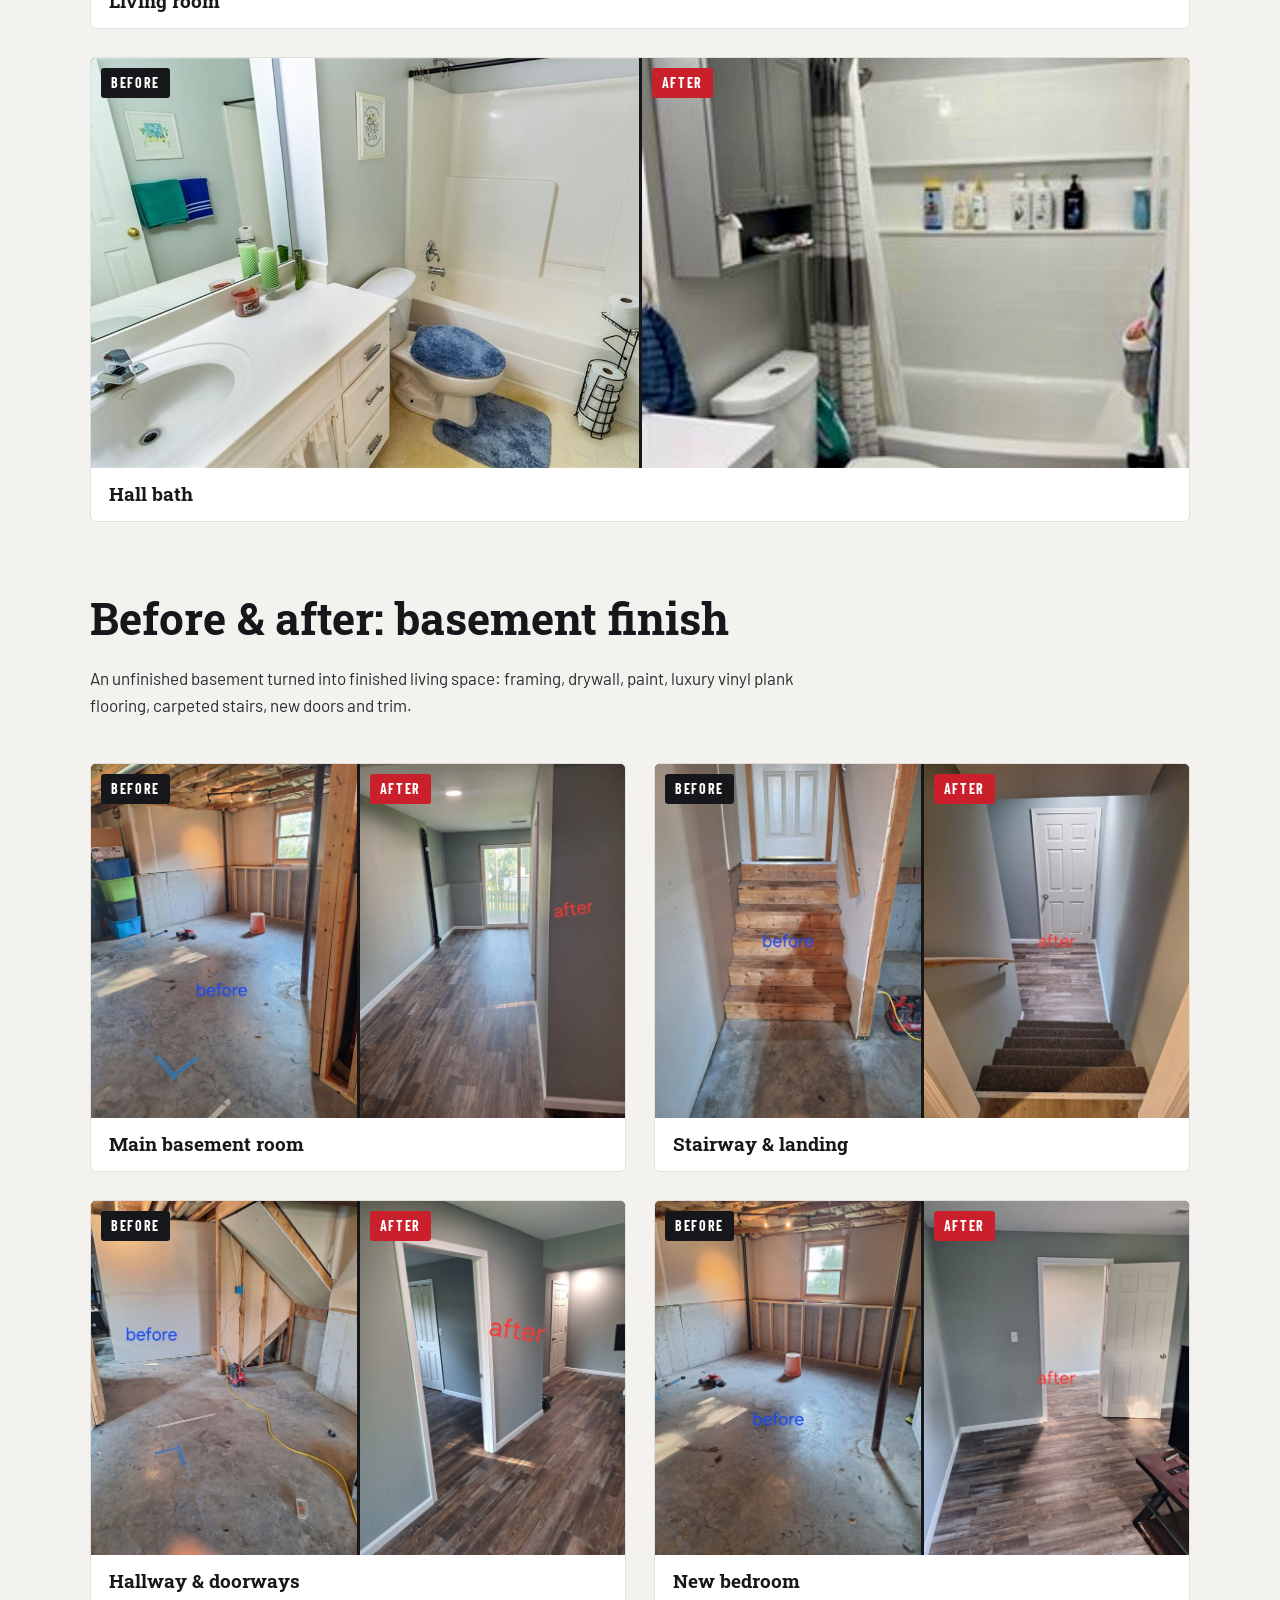
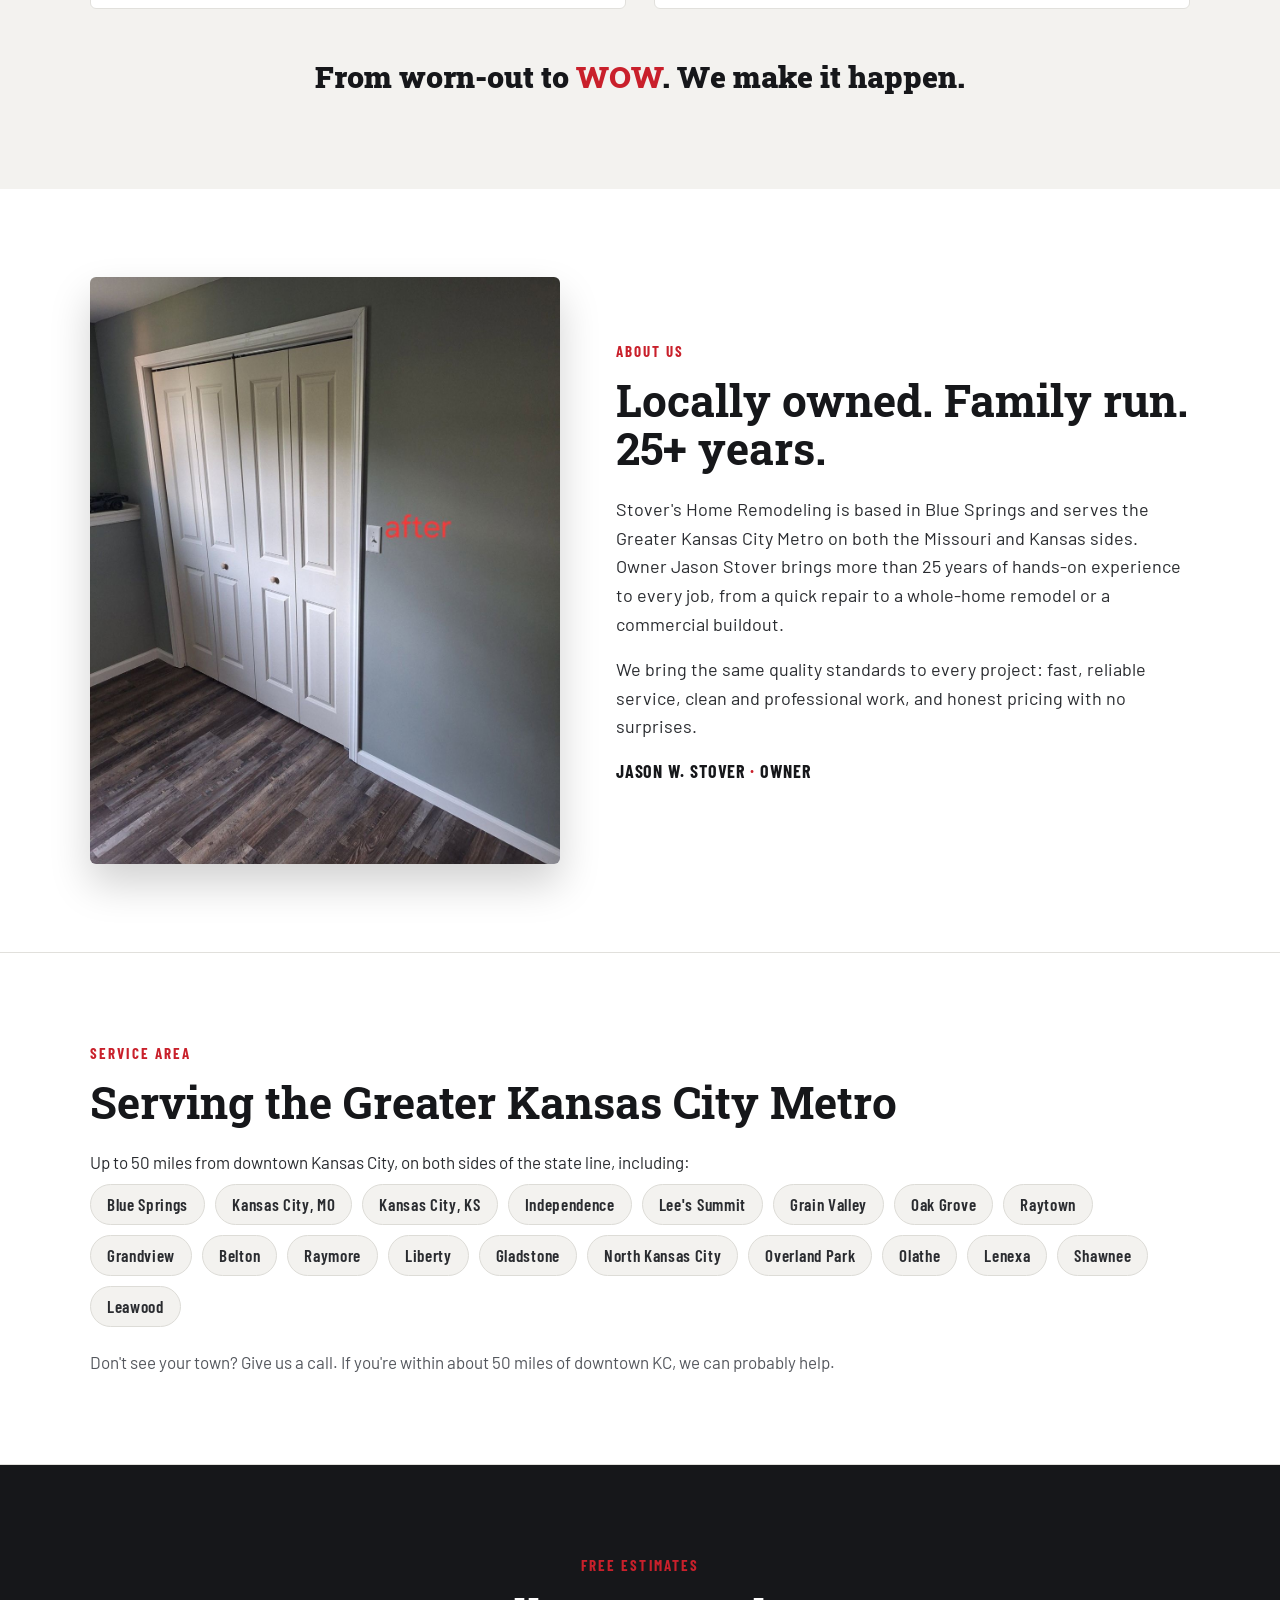
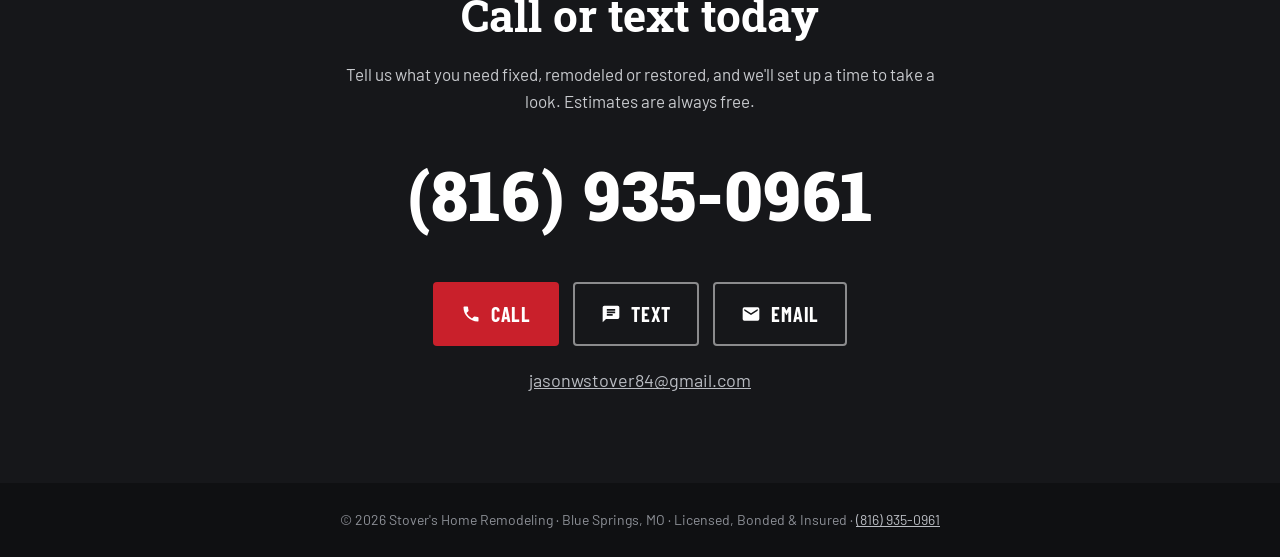
==== commit 4b117f2b: "Add whole-home makeover before/after photos Exterior, kitchen, living room and hall bath pairs, show" ====
--- a/index.html
+++ b/index.html
@@ -133,6 +133,9 @@
 .ba figure + figure figcaption{background:var(--red)}
 .ba h3{font-size:19px;padding:16px 18px}
 @media (max-width:760px){.ba-grid{grid-template-columns:1fr}}
+.ba.wide{grid-column:1/-1}
+.ba.wide img{aspect-ratio:4/3}
+@media (max-width:600px){.ba.wide .ba-pair{grid-template-columns:1fr}}
 .wow{text-align:center;margin-top:44px;font-family:var(--slab);font-weight:900;font-size:clamp(22px,3vw,30px);color:var(--ink)}
 .wow em{font-style:normal;color:var(--red)}
 
@@ -309,6 +312,48 @@
   <div class="wrap">
     <div class="intro">
       <div class="eyebrow">Recent Work</div>
+      <h2>Before &amp; after: whole-home makeover</h2>
+      <p>A dated ranch home refreshed inside and out: new exterior color, a kitchen with painted white cabinets, granite counters and tile backsplash, new flooring and paint throughout, and an updated hall bath.</p>
+    </div>
+    <div class="ba-grid">
+      <div class="ba wide">
+        <div class="ba-pair">
+          <figure><img src="images/home-exterior-before.jpg" alt="Ranch home with tan siding and brick accents before the update" loading="lazy"><figcaption>Before</figcaption></figure>
+          <figure><img src="images/home-exterior-after.jpg" alt="Same home with new gray siding color and white garage doors" loading="lazy"><figcaption>After</figcaption></figure>
+        </div>
+        <h3>Exterior</h3>
+      </div>
+      <div class="ba wide">
+        <div class="ba-pair">
+          <figure><img src="images/home-kitchen-before.jpg" alt="Kitchen with oak cabinets, laminate counters and vinyl floor" loading="lazy"><figcaption>Before</figcaption></figure>
+          <figure><img src="images/home-kitchen-after.jpg" alt="Kitchen with white cabinets, dark granite counters, tile backsplash and stainless appliances" loading="lazy"><figcaption>After</figcaption></figure>
+        </div>
+        <h3>Kitchen</h3>
+      </div>
+      <div class="ba wide">
+        <div class="ba-pair">
+          <figure><img src="images/home-kitchen2-before.jpg" alt="Oak wall cabinets and plain counter beside laundry door" loading="lazy"><figcaption>Before</figcaption></figure>
+          <figure><img src="images/home-kitchen2-after.jpg" alt="White cabinets with black hardware, granite counters and patterned tile backsplash" loading="lazy"><figcaption>After</figcaption></figure>
+        </div>
+        <h3>Kitchen cabinets &amp; backsplash</h3>
+      </div>
+      <div class="ba wide">
+        <div class="ba-pair">
+          <figure><img src="images/home-living-before.jpg" alt="Living room with purple walls and oak trim" loading="lazy"><figcaption>Before</figcaption></figure>
+          <figure><img src="images/home-living-after.jpg" alt="Living room with gray walls, white trim, dark plank flooring and painted tray ceiling" loading="lazy"><figcaption>After</figcaption></figure>
+        </div>
+        <h3>Living room</h3>
+      </div>
+      <div class="ba wide">
+        <div class="ba-pair">
+          <figure><img src="images/home-bath-before.jpg" alt="Bathroom with fiberglass tub surround and dated vanity" loading="lazy"><figcaption>Before</figcaption></figure>
+          <figure><img src="images/home-bath-after.jpg" alt="Bathroom with new tub, white tile surround with shelf, gray cabinetry and plank flooring" loading="lazy"><figcaption>After</figcaption></figure>
+        </div>
+        <h3>Hall bath</h3>
+      </div>
+    </div>
+
+    <div class="intro" style="margin-top:72px">
       <h2>Before &amp; after: basement finish</h2>
       <p>An unfinished basement turned into finished living space: framing, drywall, paint, luxury vinyl plank flooring, carpeted stairs, new doors and trim.</p>
     </div>
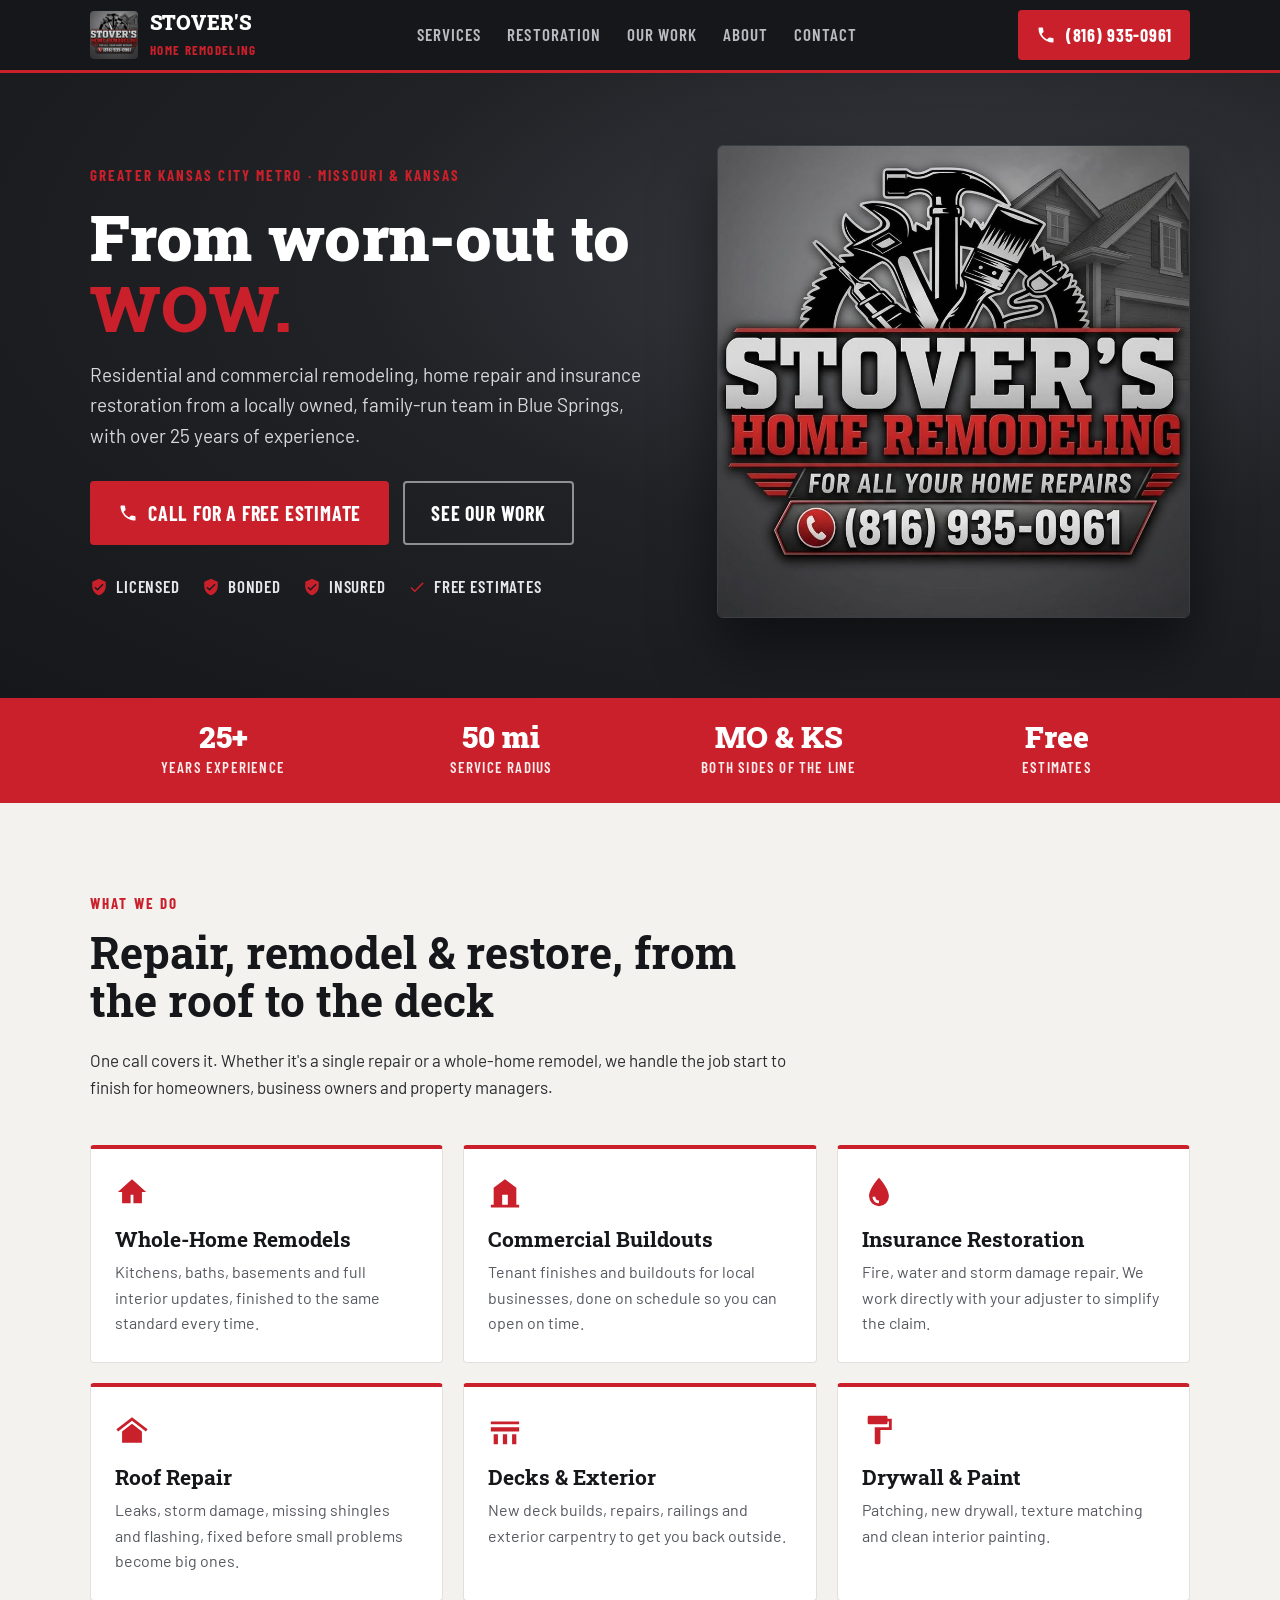
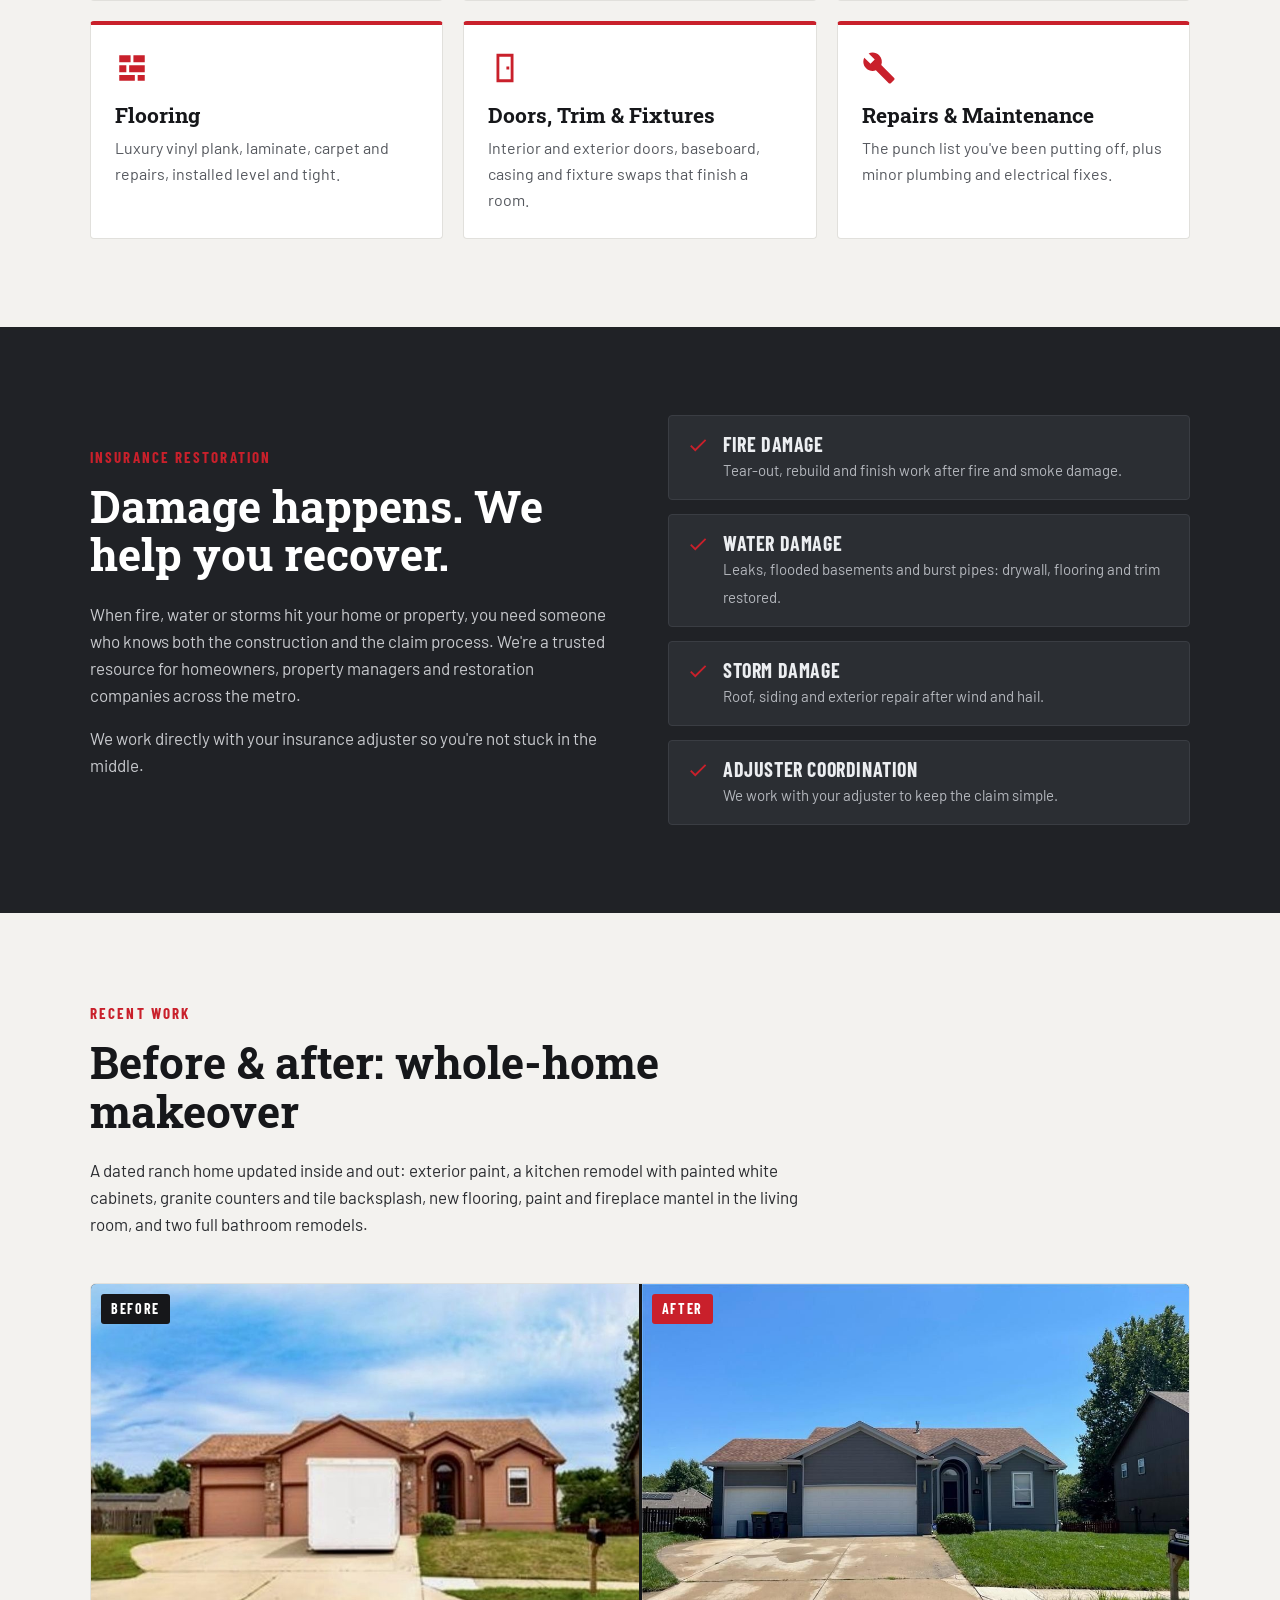
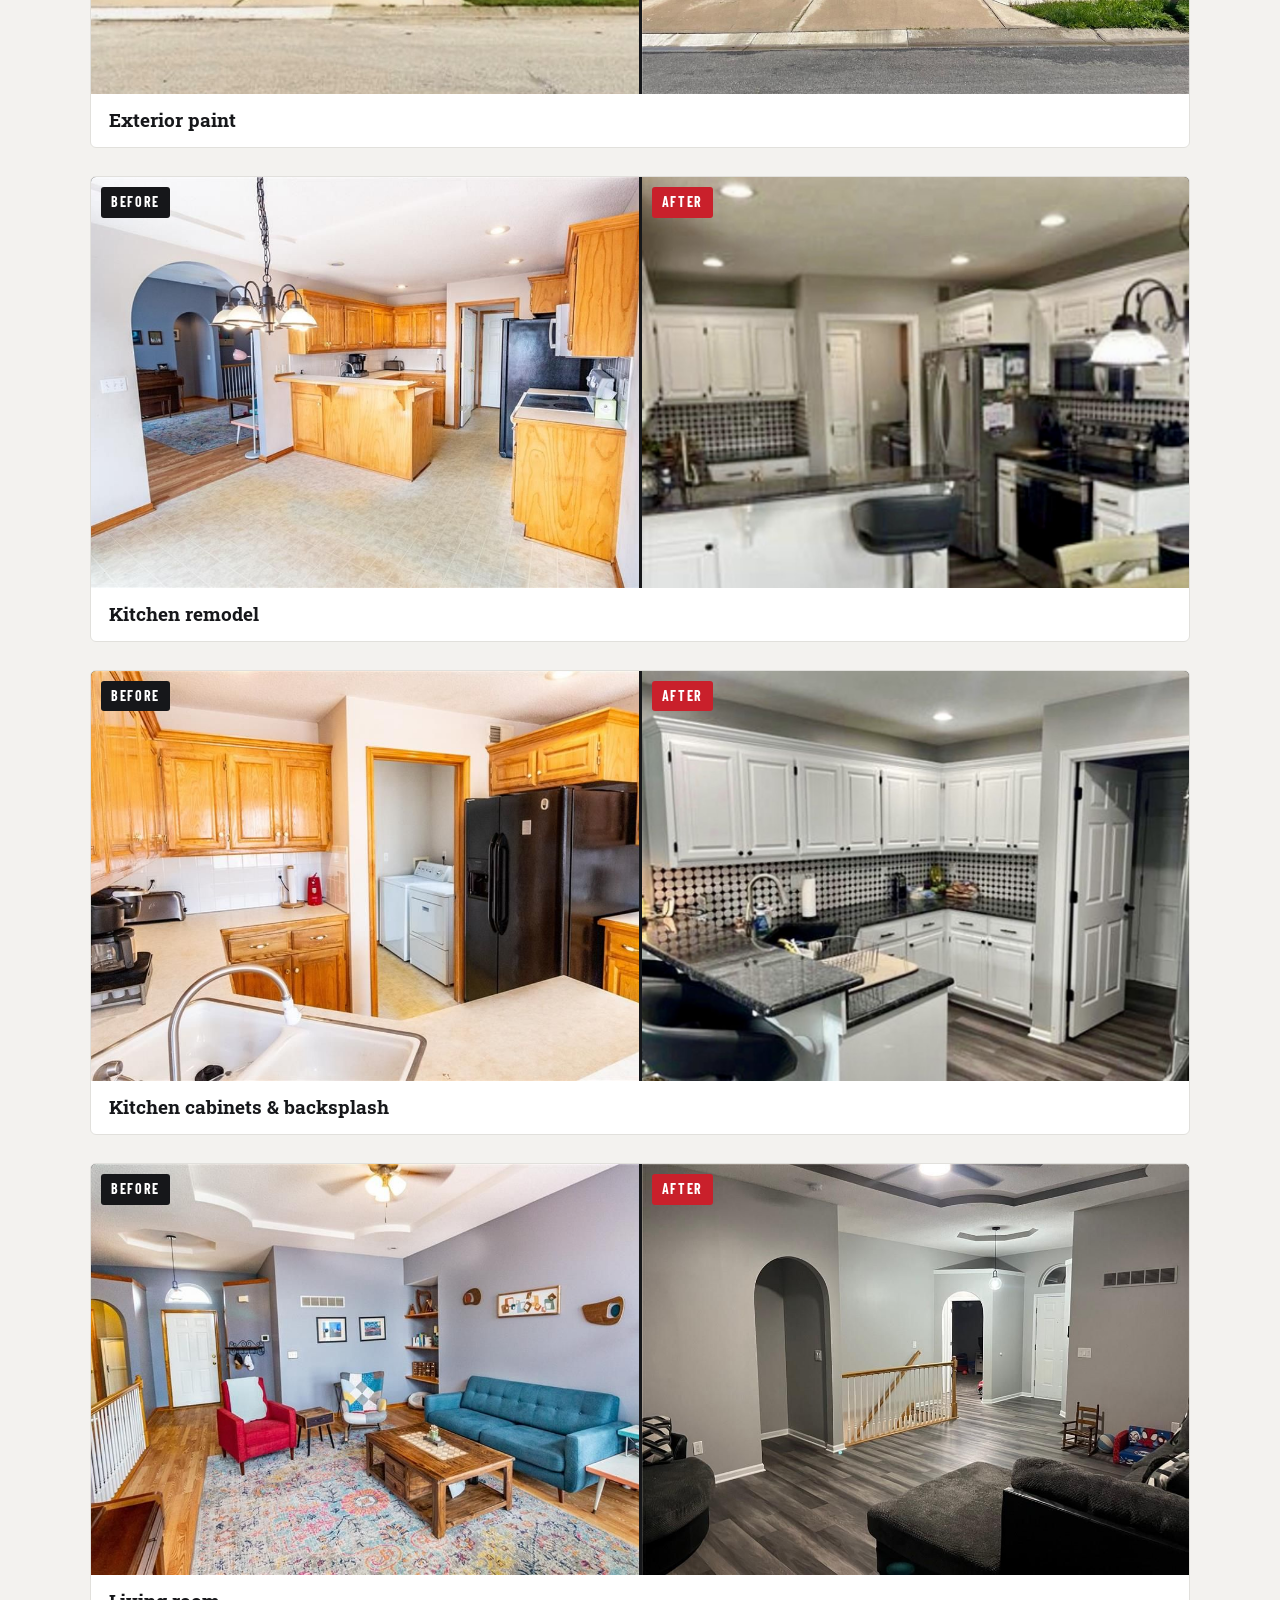
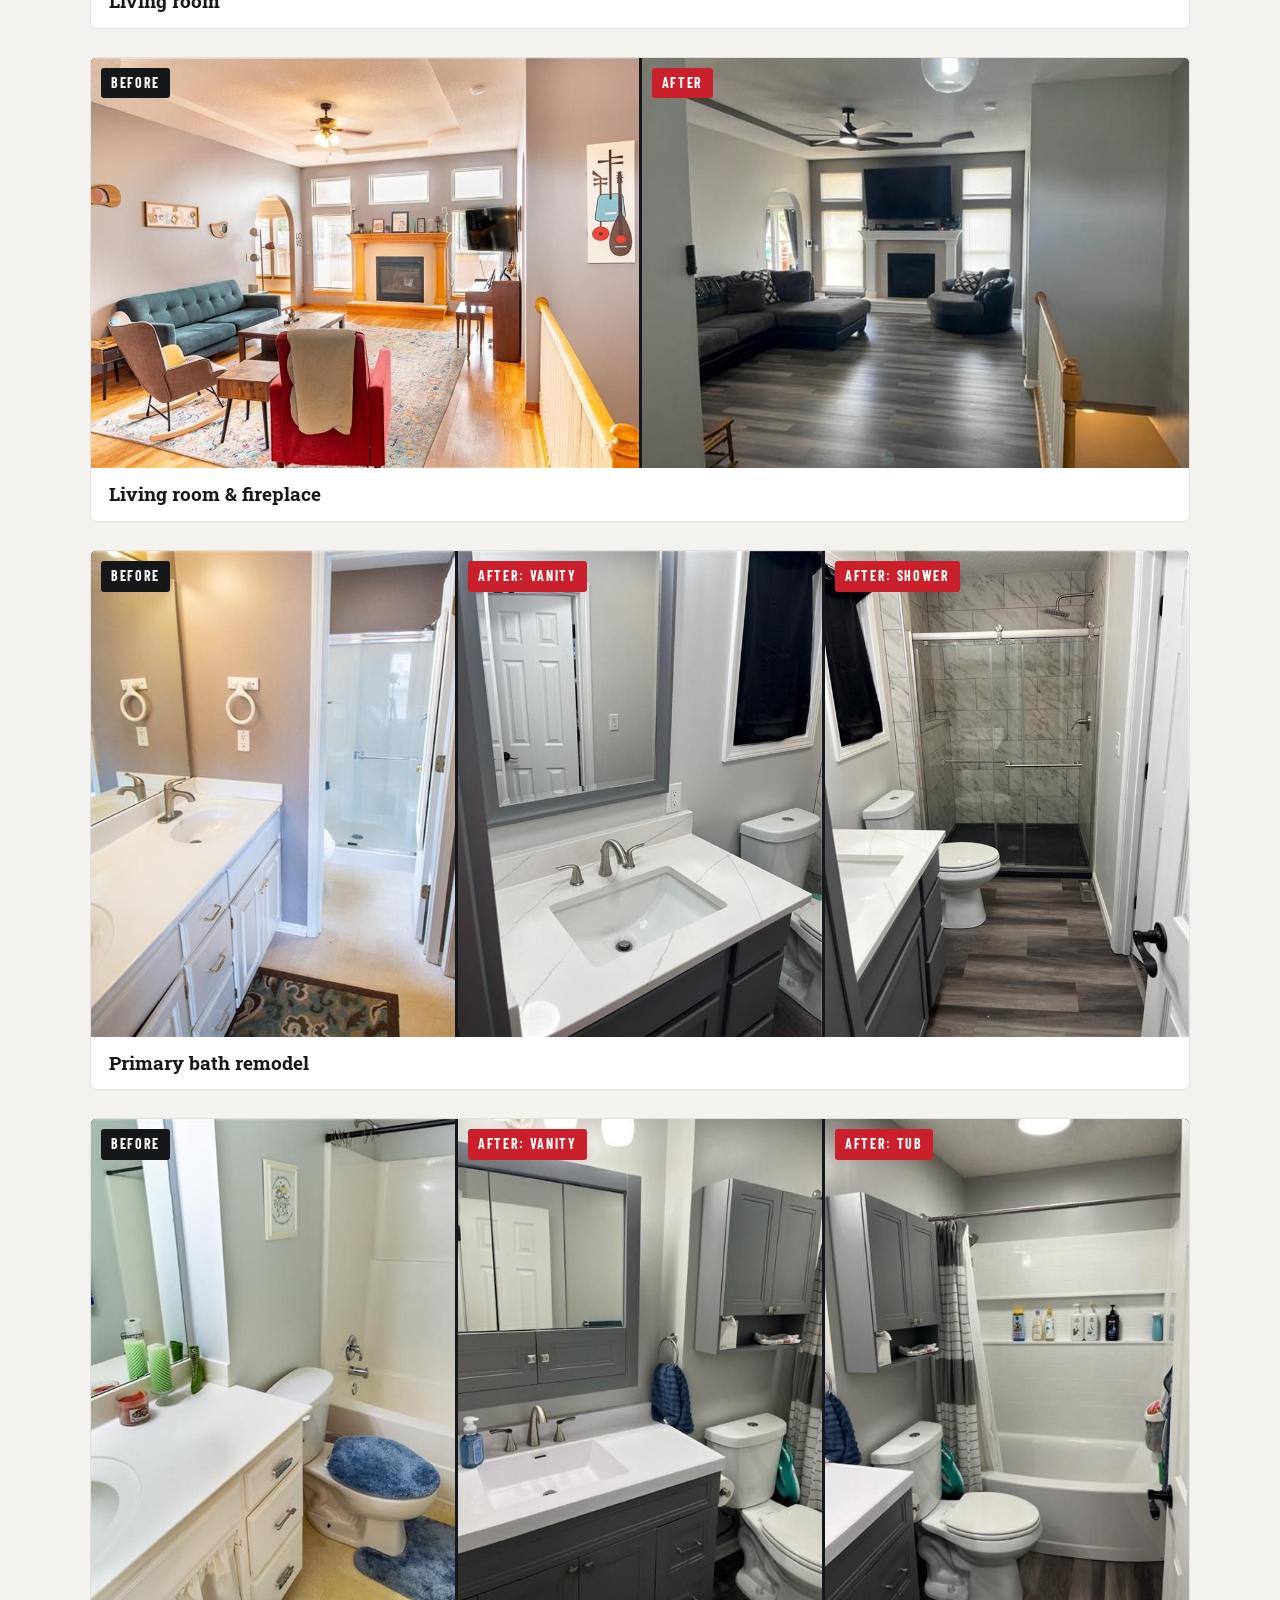
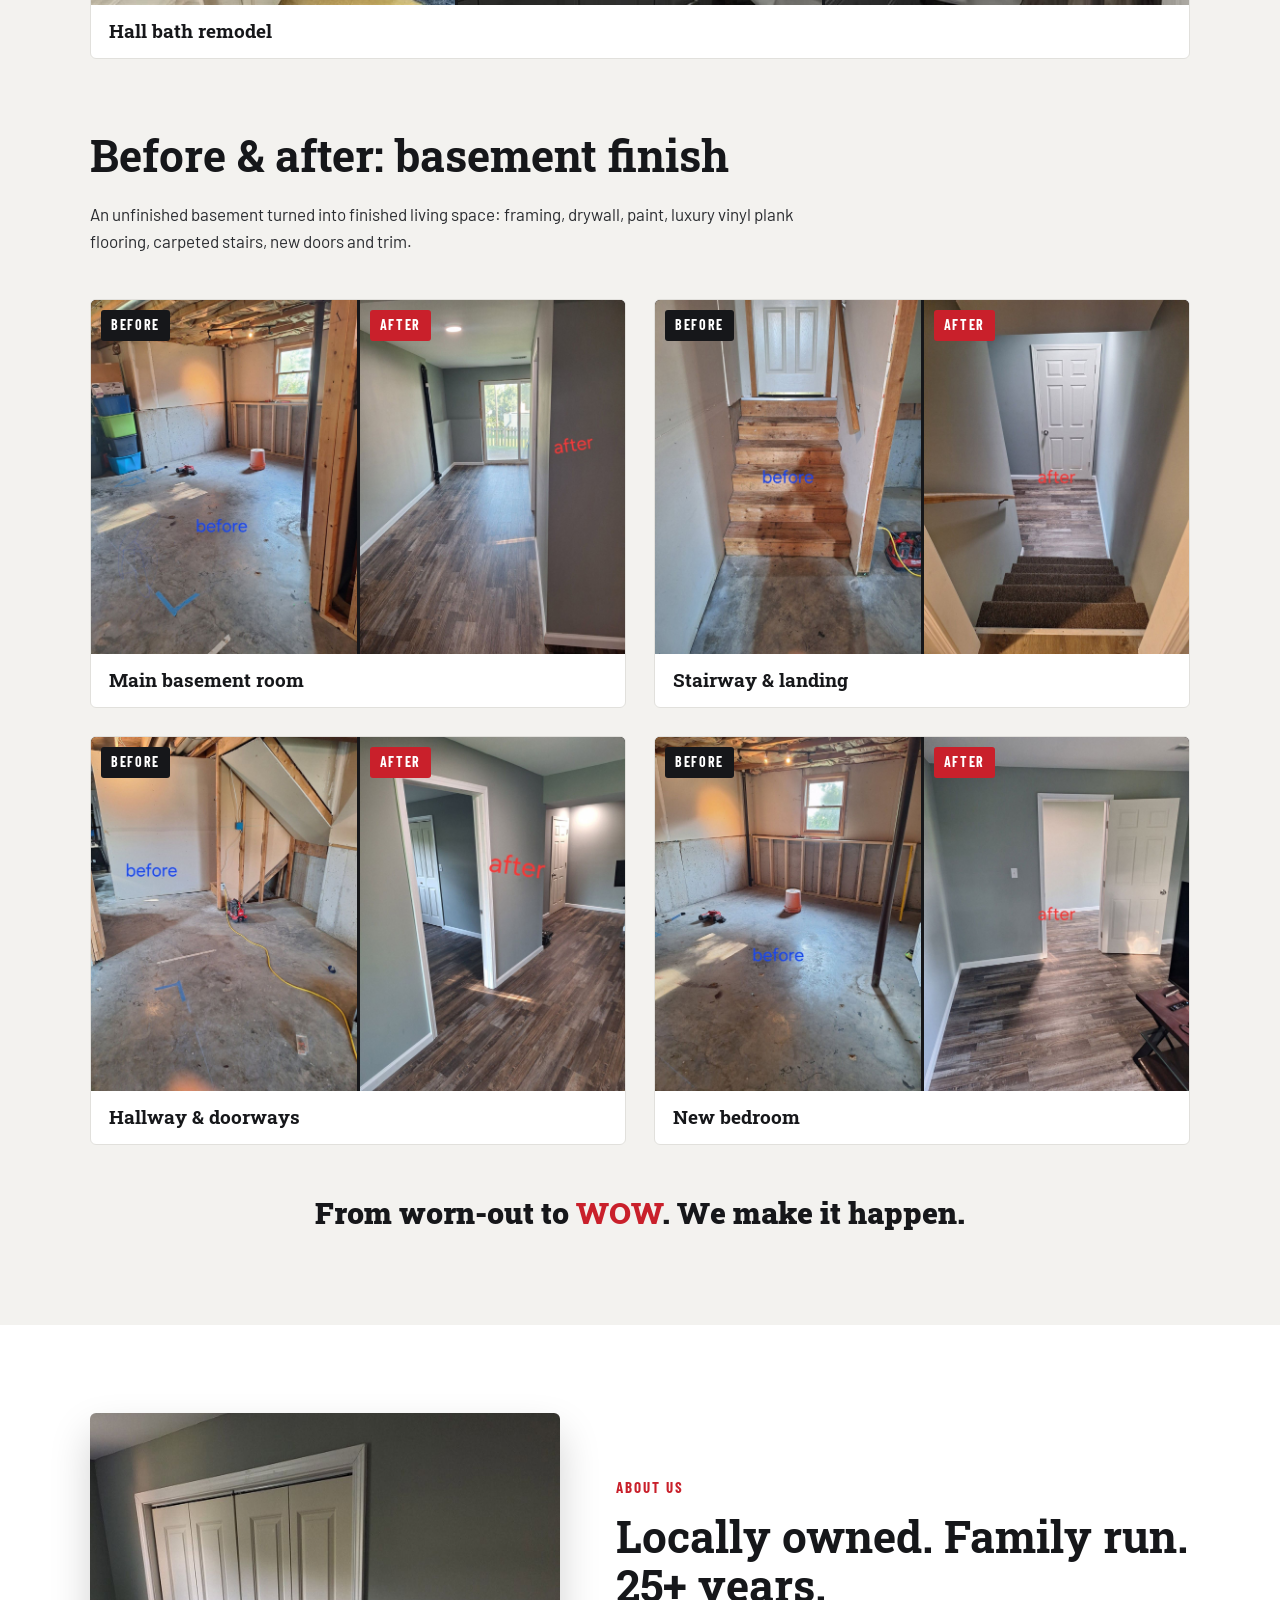
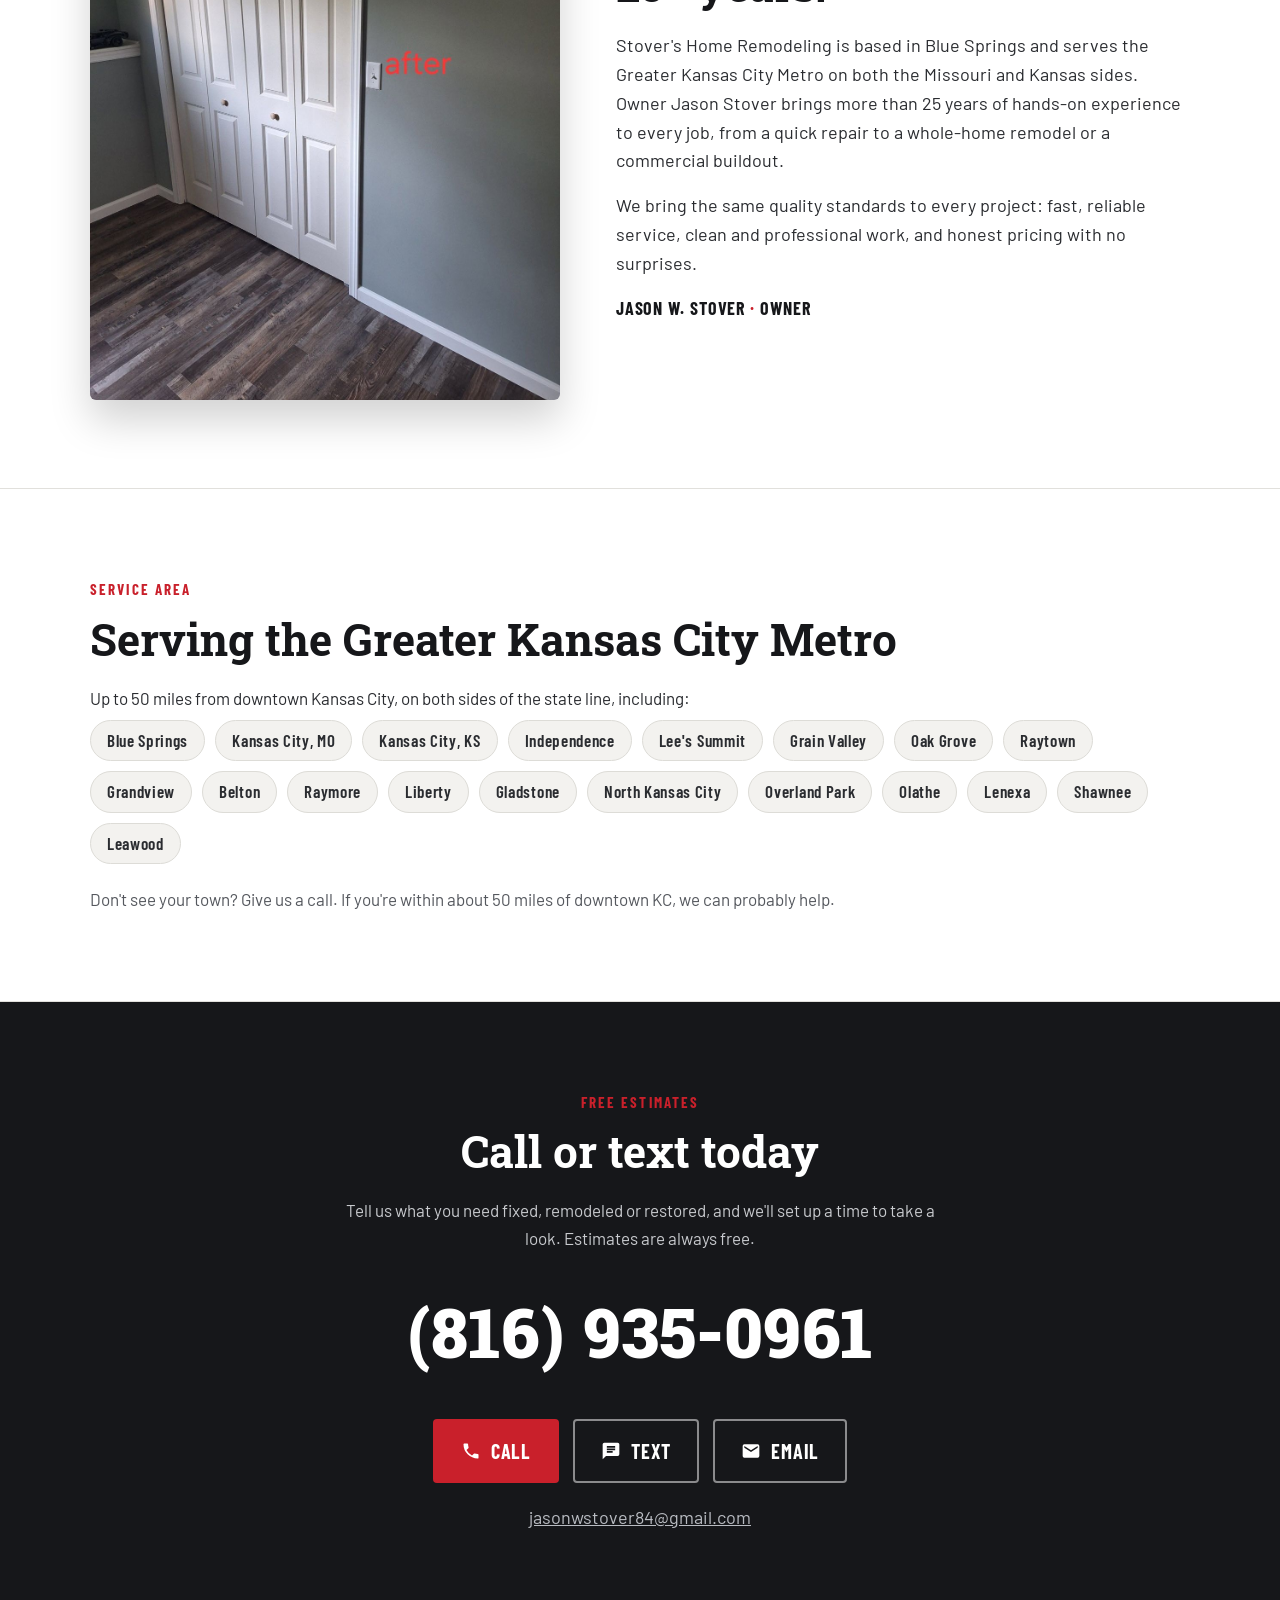
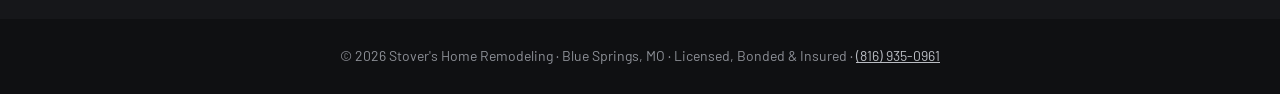
==== commit 897d7f7f: "Add primary bath, second living room view, sharper photos Primary bath and hall bath shown as before" ====
--- a/index.html
+++ b/index.html
@@ -131,11 +131,14 @@
 .ba img{width:100%;aspect-ratio:3/4;object-fit:cover}
 .ba figcaption{position:absolute;top:10px;left:10px;font-family:var(--cond);font-weight:700;font-size:14px;letter-spacing:.12em;text-transform:uppercase;padding:4px 10px;border-radius:3px;background:var(--ink);color:#fff}
 .ba figure + figure figcaption{background:var(--red)}
+.ba img{object-position:center}
 .ba h3{font-size:19px;padding:16px 18px}
 @media (max-width:760px){.ba-grid{grid-template-columns:1fr}}
 .ba.wide{grid-column:1/-1}
 .ba.wide img{aspect-ratio:4/3}
-@media (max-width:600px){.ba.wide .ba-pair{grid-template-columns:1fr}}
+.ba.trio .ba-pair{grid-template-columns:repeat(3,1fr)}
+.ba.trio img{aspect-ratio:3/4}
+@media (max-width:600px){.ba.wide .ba-pair{grid-template-columns:1fr}.ba.trio img{aspect-ratio:4/3}}
 .wow{text-align:center;margin-top:44px;font-family:var(--slab);font-weight:900;font-size:clamp(22px,3vw,30px);color:var(--ink)}
 .wow em{font-style:normal;color:var(--red)}
 
@@ -313,22 +316,22 @@
     <div class="intro">
       <div class="eyebrow">Recent Work</div>
       <h2>Before &amp; after: whole-home makeover</h2>
-      <p>A dated ranch home refreshed inside and out: new exterior color, a kitchen with painted white cabinets, granite counters and tile backsplash, new flooring and paint throughout, and an updated hall bath.</p>
+      <p>A dated ranch home updated inside and out: exterior paint, a kitchen remodel with painted white cabinets, granite counters and tile backsplash, new flooring, paint and fireplace mantel in the living room, and two full bathroom remodels.</p>
     </div>
     <div class="ba-grid">
       <div class="ba wide">
         <div class="ba-pair">
-          <figure><img src="images/home-exterior-before.jpg" alt="Ranch home with tan siding and brick accents before the update" loading="lazy"><figcaption>Before</figcaption></figure>
-          <figure><img src="images/home-exterior-after.jpg" alt="Same home with new gray siding color and white garage doors" loading="lazy"><figcaption>After</figcaption></figure>
-        </div>
-        <h3>Exterior</h3>
+          <figure><img src="images/home-exterior-before.jpg" alt="Ranch home with tan siding and brick accents before painting" loading="lazy"><figcaption>Before</figcaption></figure>
+          <figure><img src="images/home-exterior-after.jpg" alt="Same home painted gray with white garage doors" loading="lazy"><figcaption>After</figcaption></figure>
+        </div>
+        <h3>Exterior paint</h3>
       </div>
       <div class="ba wide">
         <div class="ba-pair">
           <figure><img src="images/home-kitchen-before.jpg" alt="Kitchen with oak cabinets, laminate counters and vinyl floor" loading="lazy"><figcaption>Before</figcaption></figure>
           <figure><img src="images/home-kitchen-after.jpg" alt="Kitchen with white cabinets, dark granite counters, tile backsplash and stainless appliances" loading="lazy"><figcaption>After</figcaption></figure>
         </div>
-        <h3>Kitchen</h3>
+        <h3>Kitchen remodel</h3>
       </div>
       <div class="ba wide">
         <div class="ba-pair">
@@ -339,17 +342,33 @@
       </div>
       <div class="ba wide">
         <div class="ba-pair">
-          <figure><img src="images/home-living-before.jpg" alt="Living room with purple walls and oak trim" loading="lazy"><figcaption>Before</figcaption></figure>
+          <figure><img src="images/home-living-before.jpg" alt="Living room with purple walls, oak trim and wood floor" loading="lazy"><figcaption>Before</figcaption></figure>
           <figure><img src="images/home-living-after.jpg" alt="Living room with gray walls, white trim, dark plank flooring and painted tray ceiling" loading="lazy"><figcaption>After</figcaption></figure>
         </div>
         <h3>Living room</h3>
       </div>
       <div class="ba wide">
         <div class="ba-pair">
-          <figure><img src="images/home-bath-before.jpg" alt="Bathroom with fiberglass tub surround and dated vanity" loading="lazy"><figcaption>Before</figcaption></figure>
-          <figure><img src="images/home-bath-after.jpg" alt="Bathroom with new tub, white tile surround with shelf, gray cabinetry and plank flooring" loading="lazy"><figcaption>After</figcaption></figure>
-        </div>
-        <h3>Hall bath</h3>
+          <figure><img src="images/home-living2-before.jpg" alt="Living room with oak fireplace mantel and purple walls" loading="lazy"><figcaption>Before</figcaption></figure>
+          <figure><img src="images/home-living2-after.jpg" alt="Living room with white fireplace mantel, gray walls and dark plank flooring" loading="lazy"><figcaption>After</figcaption></figure>
+        </div>
+        <h3>Living room &amp; fireplace</h3>
+      </div>
+      <div class="ba wide trio">
+        <div class="ba-pair">
+          <figure><img src="images/home-mbath-before.jpg" alt="Primary bath with cultured marble double vanity and small shower" loading="lazy"><figcaption>Before</figcaption></figure>
+          <figure><img src="images/home-mbath-after-vanity.jpg" alt="New gray vanity with quartz top and undermount sink" loading="lazy"><figcaption>After: vanity</figcaption></figure>
+          <figure><img src="images/home-mbath-after-shower.jpg" alt="New tiled walk-in shower with glass doors and plank flooring" loading="lazy"><figcaption>After: shower</figcaption></figure>
+        </div>
+        <h3>Primary bath remodel</h3>
+      </div>
+      <div class="ba wide trio">
+        <div class="ba-pair">
+          <figure><img src="images/home-bath-before.jpg" alt="Hall bath with fiberglass tub surround and dated vanity" loading="lazy"><figcaption>Before</figcaption></figure>
+          <figure><img src="images/home-bath-after-vanity.jpg" alt="New gray vanity, medicine cabinet and fixtures" loading="lazy"><figcaption>After: vanity</figcaption></figure>
+          <figure><img src="images/home-bath-after.jpg" alt="New tub with white tile surround and built-in shelf" loading="lazy"><figcaption>After: tub</figcaption></figure>
+        </div>
+        <h3>Hall bath remodel</h3>
       </div>
     </div>
 
